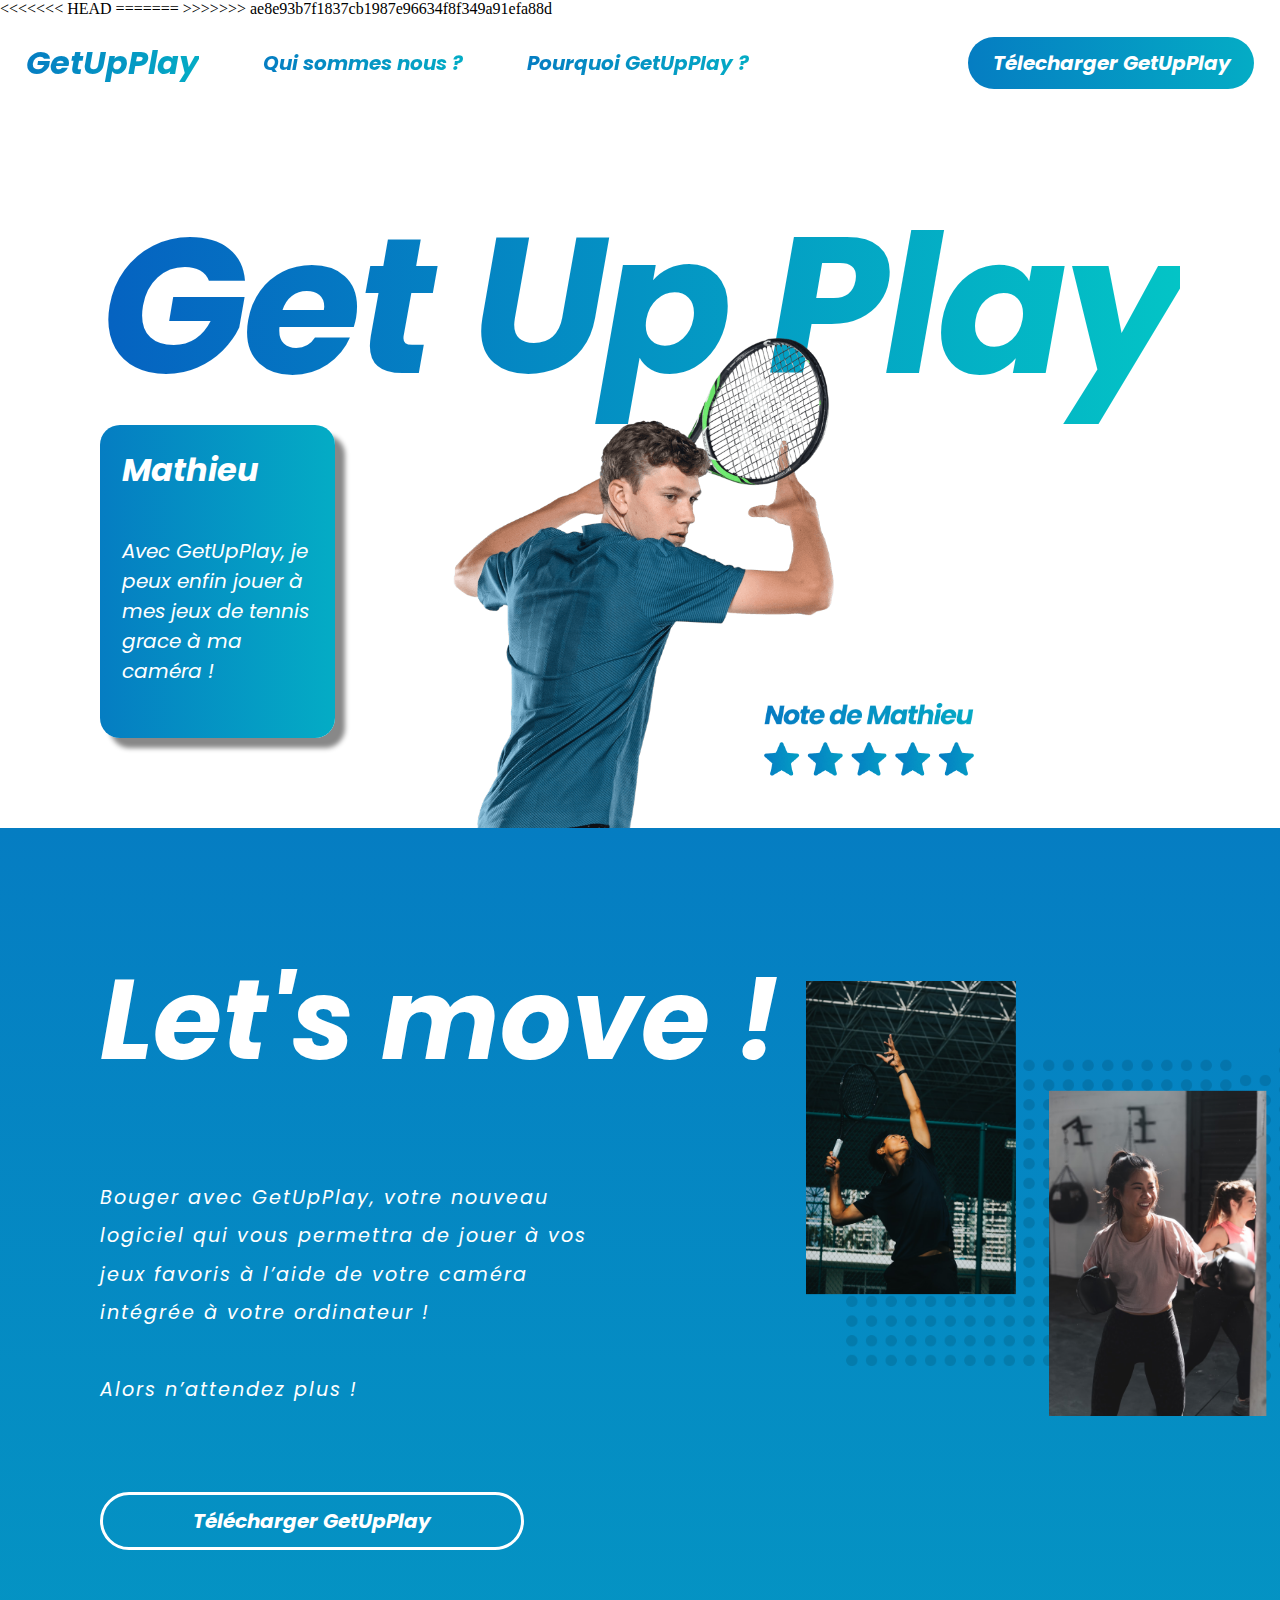
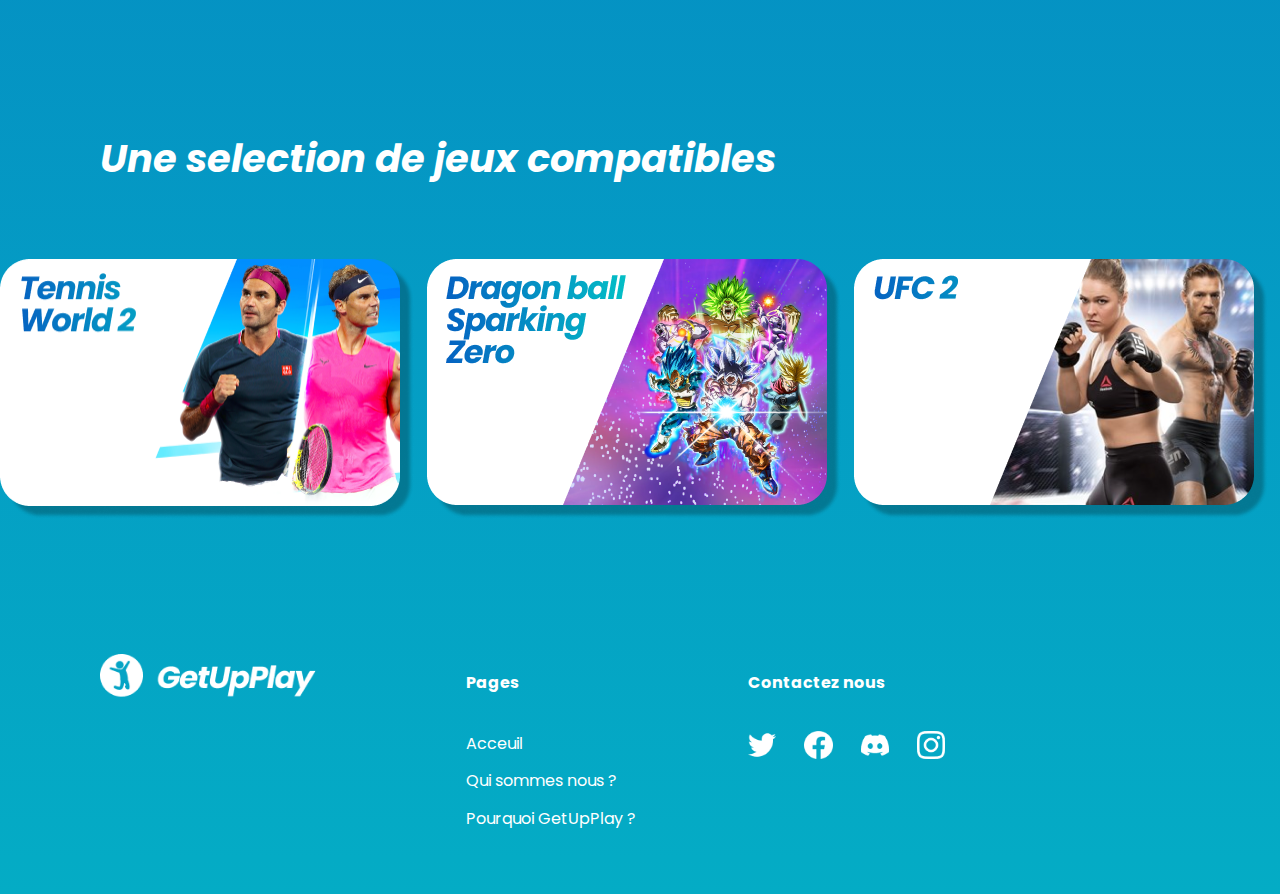
==== index.html @ 6c4d27bc "adding icone for the website and fixing sentences" ====
<!DOCTYPE html>
<html lang="en">
<head>
    <meta charset="UTF-8">
    <meta name="viewport" content="width=device-width, initial-scale=1.0">
<<<<<<< HEAD
    <link rel="icon" href="./public/icone.ico" type="image/x-icon">
    <link rel="stylesheet" href="./Acceuil.css">  
    <title>Accueil</title>
=======
    <link rel="stylesheet" href="./Acceuil.css">
    <link rel="manifest" href="./manifest.json">
    <meta name="theme-color" content="#ffffff">
    <title>Acceuil</title>
>>>>>>> ae8e93b7f1837cb1987e96634f8f349a91efa88d
</head>
<body>
    <div>
        <div id="NavBar">
            <a id="GetUpPlaySingleLogo" href="./index.html">GetUpPlay</a>
            <a href="./static/QuiSommesNous.html">Qui sommes nous ?</a>
            <a href="">Pourquoi GetUpPlay ?</a>
            <button id="Download">Télecharger GetUpPlay</button>
            <button id="Menu"><img src="./public/Mask group (2).png" alt="Menu"></button>
        </div>
        <div id="LandingPage">
            <div id="Image">
                <img id="Note" src="./public/Group 2.png" alt="">
            </div>
            <img id="Personna" src="./public/PngItem_2814819 2.png" alt="">
            <h1>Get Up Play</h1>
            <div id="Block">
                <h1>Mathieu</h1>
                <p>
                    Avec GetUpPlay, je peux enfin jouer à mes jeux de tennis grace à ma caméra !
                </p>
            </div>
        </div>
        <div id="Description">
            <div id="InsideDescription">
                <div>
                    <h1>Let's move !</h1>
                    <p>Bouger avec GetUpPlay, votre nouveau logiciel qui vous permettra de jouer à vos jeux favoris à l’aide de votre caméra intégrée à votre ordinateur !
                    </br></br>
                    Alors n’attendez plus !</p>
                    <button>Télécharger GetUpPlay</button>
                </div>
                <div>
                    <img src="./public/Group 3 (1).png" alt="exemples d'activité physique">
                </div>
            </div>
            <div id="Carroussel">
                <h3>Une selection de jeux compatibles</h3>
            </div>
                
            <div class="carousel">
                <div class="group">
                    <img src="./public/TennisWorldTour2.png" class="card">
                    <img src="./public/SparkingZero.png" class="card">
                    <img src="./public/UFC.png" class="card">
                    <img src="./public/TennisWorldTour2.png" class="card">
                    <img src="./public/SparkingZero.png" class="card">
                </div>
                
                <div aria-hidden class="group">
                    <img src="./public/TennisWorldTour2.png" class="card">
                    <img src="./public/SparkingZero.png" class="card">
                    <img src="./public/UFC.png" class="card">
                    <img src="./public/TennisWorldTour2.png" class="card">
                    <img src="./public/SparkingZero.png" class="card">
                </div>
              </div>
            <footer>
                    <div id="FirstCollumn">
                        <img src="./public/Logo.png" alt="Logo de GetUpPlay">
                    </div>
                    <div id="SecondCollumn">
                        <p>Pages</p>
                        <div id="Pages">
                            <a href="./index.html">Acceuil</a>
                            <a href="./static/QuiSommesNous.html">Qui sommes nous ?</a>
                            <a href="">Pourquoi GetUpPlay ?</a>
                        </div>
                    </div>
                    <div id="ThirdCollumn">
                        <p>Contactez nous</p>
                        <div>
                            <img src="./public/twitter 1.png" alt="logo twitter">
                            <img src="./public/facebook 1.png" alt="">
                            <img src="./public/discord 1.png" alt="">
                            <img src="./public/instagram 1.png" alt="">
                        </div>
                    </div>
                </footer>
        </div>
    </div>
</body>
</html>
---- Acceuil.css ----
@import url('https://fonts.googleapis.com/css2?family=Montserrat:ital,wght@0,100..900;1,100..900&family=Poppins:ital,wght@0,100;0,200;0,300;0,400;0,500;0,600;0,700;0,800;0,900;1,100;1,200;1,300;1,400;1,500;1,600;1,700;1,800;1,900&display=swap');

body{
    margin: 0;
}

#NavBar{
    display: flex;
    flex-direction: row;
    align-items: center;
    gap: 5vw;
    height: 10vh;

    padding: 0 0 0 2vw;
    box-sizing: border-box;
}

#NavBar > a {
    font-family: "Poppins", sans-serif;
    font-size: 1.25rem;
    font-weight: bold;
    font-style: italic;
    background: linear-gradient(to right, #057DC2, #04ACC5 );
    -webkit-background-clip: text;
    -webkit-text-fill-color: transparent;
}



#NavBar > #Download {
    font-family: "Poppins", sans-serif;
    font-size: 1.25rem;
    font-weight: bold;
    font-style: italic;
    background: linear-gradient(to right, #057DC2, #04ACC5 );
    color: white;
    border-radius: 40px;
    border: none;
    padding: 11px 23px 11px 25px;
    position: absolute;
    right: 0;
    margin-right: 2vw;
    transition: all 0.2s;
}

#NavBar > #Download:hover {
    transform: translateY(-3px);
    box-shadow: 0 10px 20px rgba(0, 0, 0, 0.2);
}

#NavBar > #Download:active {
    transform: translateY(-1px);
    box-shadow: 0 5px 10px rgba(0, 0, 0, 0.2);
  }

#NavBar > #Download:after {
    content: "";
    display: inline-block;
    height: 100%;
    width: 100%;
    border-radius: 100px;
    position: absolute;
    top: 0;
    left: 0;
    z-index: -1;
    transition: all 0.4s;
  }

#Menu{
    display: none;
}

#NavBar > #GetUpPlaySingleLogo{
    font-size: 2em;
}


#LandingPage{
    height: 80vh;
    margin: 0px 100px 0px 100px;
    position: relative;
}

#LandingPage > h1{
    font-family: "Poppins", sans-serif;
    font-size: 12em;
    font-weight: bold;
    font-style: italic;
    background: linear-gradient(to right, #0562C1, #03C4C6 );
    -webkit-background-clip: text;
    -webkit-text-fill-color: transparent;
    letter-spacing: -4px;
    padding-top: 6vh;
    margin: 0px;

    display: flex;
    flex-direction: row;
    justify-content: center;
}

#Description{
    position: absolute;
    width: 100%;
    background: linear-gradient(#057DC2, #04ACC5 );
    height: auto;
}

#InsideDescription{
    margin: 0px 100px 0px 100px;
}

#Block{
    width: 15vw;
    height: 30vh;
    background: linear-gradient(to right, #057DC2, #04ACC5 );
    border-radius: 20px;

    display: flex;
    flex-direction: column;
    padding: 2%;

    position: absolute;
    bottom: 0;
    margin-bottom: 10vh;

    box-shadow: 10px 10px 5px #888888;
}

#Block > h1{
    color: white;
    font-family: "Poppins", sans-serif;
    font-weight: bold;
    font-style: italic;
    padding-top: 0px;
    margin-top: 0px;
}

#Block > p {
    color: white;
    font-family: "Poppins", sans-serif;
    font-style: italic;
    font-size: 1.25em;
}

#Image{
    display: flex;
    flex-direction: row;
    width: 100%;
    justify-content: center;
    position: absolute;
    z-index: 1;
    bottom: 0;
}

#Note{
    width: 50%;
    padding-left: 15%;
}

#Personna{
    display: none;
}

#InsideDescription{
    padding-top: 12vh;
    display: flex;
    flex-direction: row;
    justify-content: space-between;
}

#InsideDescription > div > h1{
    color: white;
    font-family: "Poppins", sans-serif;
    font-weight: bold;
    font-style: italic;
    font-size: 7em;
    padding-top: 0px;
    margin-top: 0px;


}

#InsideDescription > div > p{
    color: white;
    font-family: "Poppins", sans-serif;
    font-style: italic;
    font-size: 1.2em;
    line-height: 200%;
    letter-spacing: 2px;
    width: 40vw;
}

#InsideDescription > div > button{
    font-family: "Poppins", sans-serif;
    font-size: 1.25rem;
    font-weight: bold;
    font-style: italic;
    background: transparent;
    color: white;
    border-radius: 40px;
    border: solid white;
    margin-top: 7vh;
    padding: 11px 90px 11px 90px;
    transition: all .3s;
}

#InsideDescription > div > button:hover {
    background-color: white;
    transition: all .3s;
    color: #057DC2;
   }




#InsideDescription > div > img{
    margin-top: 5vh;
    width: 37%;
    position: absolute;
    right: 0;
}

#Carroussel{
    margin: 20vh 100px 8vh 100px;
}

#Carroussel > h3 {
    color: white;
    font-family: "Poppins", sans-serif;
    font-weight: bold;
    font-style: italic;
    font-size: 2.4em;
    padding-top: 0px;
    margin-top: 0px;
}

.carousel {
    margin: 0 auto;
    max-width: 100%;
    overflow: hidden;
    display: flex;
    > * {
        flex: 0 0 100%;
      }
      
  }

  .group {
    display: flex;
    gap: 1vw;
    padding-right: 20px;
    will-change: transform;
    animation: scrolling 25s linear infinite;
  }

  @keyframes scrolling {
    0% {
      transform: translateX(0);
    }
    100% {
      transform: translateX(-100%);
    }
  }




  footer{
    display: flex;
    flex-direction: row;

    margin: 15vh 100px 7svh 100px;
}

#FirstCollumn{
    margin-right: 11.3vw;
    >img{
        width: 17.3vw;
    }
}


#SecondCollumn{
    >p {
        margin-right: 17.7vw;

        color: white;
        font-weight: bold;
        font-family: "Poppins", sans-serif;
        color: white;
        font-size: 1rem;

        margin-bottom: 4vh;
    }
    > #Pages{
        display: flex;
        flex-direction: column;
        gap: 1.4vh;

        margin-right: 8.75vw;
        
        > a{
            color: white;
            text-decoration: none;

            font-family: "Poppins", sans-serif;
            color: white;
            font-size: 1rem;
        }
    }
}

#ThirdCollumn{
    >p {
        margin-right: 17.7vw;

        color: white;
        font-weight: bold;
        font-family: "Poppins", sans-serif;
        color: white;
        font-size: 1rem;

        margin-bottom: 4vh;
    }

    >div{
        display: flex;
        flex-direction: row;

        gap:2.2vw;
    }

    >div > img {
        width: 2.2vw;
        transition: 0.2s;
    }

    >div >img:hover{
        transform: translateY(-3px);
        transition: 0.2s;
    }
}



@media (max-width: 1124px) {
    
    #NavBar{
        padding: 0 0 0 4vw;
    }
    
    #NavBar > a {
        display: none;
    }
    
    
    
    #NavBar > #Download {
        display: none;
    }
    
    
    #NavBar > #GetUpPlaySingleLogo{
        font-size: 2em;
        display: block;
    }

    #Menu{
        display: inline;
        font-family: "Poppins", sans-serif;
        background: transparent;
        color: white;
        border-radius: 40px;
        border: none;
        position: absolute;
        right: 0;
        margin-right: 4vw;
    }

    #LandingPage{
        height: 60vh;
        margin: 0px 4vh 0px 4vh;
        position: relative;
    }
    
    #LandingPage > h1{
        font-size: 15.2vw;
        margin: 6vh 0px 0px 0px;
        padding: 0px;
    }

    #Block{
        display: none;
    }

    #Image{
        display: none;
    }

    #Personna{
        display: block;
    }

}
---- Acceuil.css ----
@import url('https://fonts.googleapis.com/css2?family=Montserrat:ital,wght@0,100..900;1,100..900&family=Poppins:ital,wght@0,100;0,200;0,300;0,400;0,500;0,600;0,700;0,800;0,900;1,100;1,200;1,300;1,400;1,500;1,600;1,700;1,800;1,900&display=swap');

body{
    margin: 0;
}

#NavBar{
    display: flex;
    flex-direction: row;
    align-items: center;
    gap: 5vw;
    height: 10vh;

    padding: 0 0 0 2vw;
    box-sizing: border-box;
}

#NavBar > a {
    font-family: "Poppins", sans-serif;
    font-size: 1.25rem;
    font-weight: bold;
    font-style: italic;
    background: linear-gradient(to right, #057DC2, #04ACC5 );
    -webkit-background-clip: text;
    -webkit-text-fill-color: transparent;
}



#NavBar > #Download {
    font-family: "Poppins", sans-serif;
    font-size: 1.25rem;
    font-weight: bold;
    font-style: italic;
    background: linear-gradient(to right, #057DC2, #04ACC5 );
    color: white;
    border-radius: 40px;
    border: none;
    padding: 11px 23px 11px 25px;
    position: absolute;
    right: 0;
    margin-right: 2vw;
    transition: all 0.2s;
}

#NavBar > #Download:hover {
    transform: translateY(-3px);
    box-shadow: 0 10px 20px rgba(0, 0, 0, 0.2);
}

#NavBar > #Download:active {
    transform: translateY(-1px);
    box-shadow: 0 5px 10px rgba(0, 0, 0, 0.2);
  }

#NavBar > #Download:after {
    content: "";
    display: inline-block;
    height: 100%;
    width: 100%;
    border-radius: 100px;
    position: absolute;
    top: 0;
    left: 0;
    z-index: -1;
    transition: all 0.4s;
  }

#Menu{
    display: none;
}

#NavBar > #GetUpPlaySingleLogo{
    font-size: 2em;
}


#LandingPage{
    height: 80vh;
    margin: 0px 100px 0px 100px;
    position: relative;
}

#LandingPage > h1{
    font-family: "Poppins", sans-serif;
    font-size: 12em;
    font-weight: bold;
    font-style: italic;
    background: linear-gradient(to right, #0562C1, #03C4C6 );
    -webkit-background-clip: text;
    -webkit-text-fill-color: transparent;
    letter-spacing: -4px;
    padding-top: 6vh;
    margin: 0px;

    display: flex;
    flex-direction: row;
    justify-content: center;
}

#Description{
    position: absolute;
    width: 100%;
    background: linear-gradient(#057DC2, #04ACC5 );
    height: auto;
}

#InsideDescription{
    margin: 0px 100px 0px 100px;
}

#Block{
    width: 15vw;
    height: 30vh;
    background: linear-gradient(to right, #057DC2, #04ACC5 );
    border-radius: 20px;

    display: flex;
    flex-direction: column;
    padding: 2%;

    position: absolute;
    bottom: 0;
    margin-bottom: 10vh;

    box-shadow: 10px 10px 5px #888888;
}

#Block > h1{
    color: white;
    font-family: "Poppins", sans-serif;
    font-weight: bold;
    font-style: italic;
    padding-top: 0px;
    margin-top: 0px;
}

#Block > p {
    color: white;
    font-family: "Poppins", sans-serif;
    font-style: italic;
    font-size: 1.25em;
}

#Image{
    display: flex;
    flex-direction: row;
    width: 100%;
    justify-content: center;
    position: absolute;
    z-index: 1;
    bottom: 0;
}

#Note{
    width: 50%;
    padding-left: 15%;
}

#Personna{
    display: none;
}

#InsideDescription{
    padding-top: 12vh;
    display: flex;
    flex-direction: row;
    justify-content: space-between;
}

#InsideDescription > div > h1{
    color: white;
    font-family: "Poppins", sans-serif;
    font-weight: bold;
    font-style: italic;
    font-size: 7em;
    padding-top: 0px;
    margin-top: 0px;


}

#InsideDescription > div > p{
    color: white;
    font-family: "Poppins", sans-serif;
    font-style: italic;
    font-size: 1.2em;
    line-height: 200%;
    letter-spacing: 2px;
    width: 40vw;
}

#InsideDescription > div > button{
    font-family: "Poppins", sans-serif;
    font-size: 1.25rem;
    font-weight: bold;
    font-style: italic;
    background: transparent;
    color: white;
    border-radius: 40px;
    border: solid white;
    margin-top: 7vh;
    padding: 11px 90px 11px 90px;
    transition: all .3s;
}

#InsideDescription > div > button:hover {
    background-color: white;
    transition: all .3s;
    color: #057DC2;
   }




#InsideDescription > div > img{
    margin-top: 5vh;
    width: 37%;
    position: absolute;
    right: 0;
}

#Carroussel{
    margin: 20vh 100px 8vh 100px;
}

#Carroussel > h3 {
    color: white;
    font-family: "Poppins", sans-serif;
    font-weight: bold;
    font-style: italic;
    font-size: 2.4em;
    padding-top: 0px;
    margin-top: 0px;
}

.carousel {
    margin: 0 auto;
    max-width: 100%;
    overflow: hidden;
    display: flex;
    > * {
        flex: 0 0 100%;
      }
      
  }

  .group {
    display: flex;
    gap: 1vw;
    padding-right: 20px;
    will-change: transform;
    animation: scrolling 25s linear infinite;
  }

  @keyframes scrolling {
    0% {
      transform: translateX(0);
    }
    100% {
      transform: translateX(-100%);
    }
  }




  footer{
    display: flex;
    flex-direction: row;

    margin: 15vh 100px 7svh 100px;
}

#FirstCollumn{
    margin-right: 11.3vw;
    >img{
        width: 17.3vw;
    }
}


#SecondCollumn{
    >p {
        margin-right: 17.7vw;

        color: white;
        font-weight: bold;
        font-family: "Poppins", sans-serif;
        color: white;
        font-size: 1rem;

        margin-bottom: 4vh;
    }
    > #Pages{
        display: flex;
        flex-direction: column;
        gap: 1.4vh;

        margin-right: 8.75vw;
        
        > a{
            color: white;
            text-decoration: none;

            font-family: "Poppins", sans-serif;
            color: white;
            font-size: 1rem;
        }
    }
}

#ThirdCollumn{
    >p {
        margin-right: 17.7vw;

        color: white;
        font-weight: bold;
        font-family: "Poppins", sans-serif;
        color: white;
        font-size: 1rem;

        margin-bottom: 4vh;
    }

    >div{
        display: flex;
        flex-direction: row;

        gap:2.2vw;
    }

    >div > img {
        width: 2.2vw;
        transition: 0.2s;
    }

    >div >img:hover{
        transform: translateY(-3px);
        transition: 0.2s;
    }
}



@media (max-width: 1124px) {
    
    #NavBar{
        padding: 0 0 0 4vw;
    }
    
    #NavBar > a {
        display: none;
    }
    
    
    
    #NavBar > #Download {
        display: none;
    }
    
    
    #NavBar > #GetUpPlaySingleLogo{
        font-size: 2em;
        display: block;
    }

    #Menu{
        display: inline;
        font-family: "Poppins", sans-serif;
        background: transparent;
        color: white;
        border-radius: 40px;
        border: none;
        position: absolute;
        right: 0;
        margin-right: 4vw;
    }

    #LandingPage{
        height: 60vh;
        margin: 0px 4vh 0px 4vh;
        position: relative;
    }
    
    #LandingPage > h1{
        font-size: 15.2vw;
        margin: 6vh 0px 0px 0px;
        padding: 0px;
    }

    #Block{
        display: none;
    }

    #Image{
        display: none;
    }

    #Personna{
        display: block;
    }

}
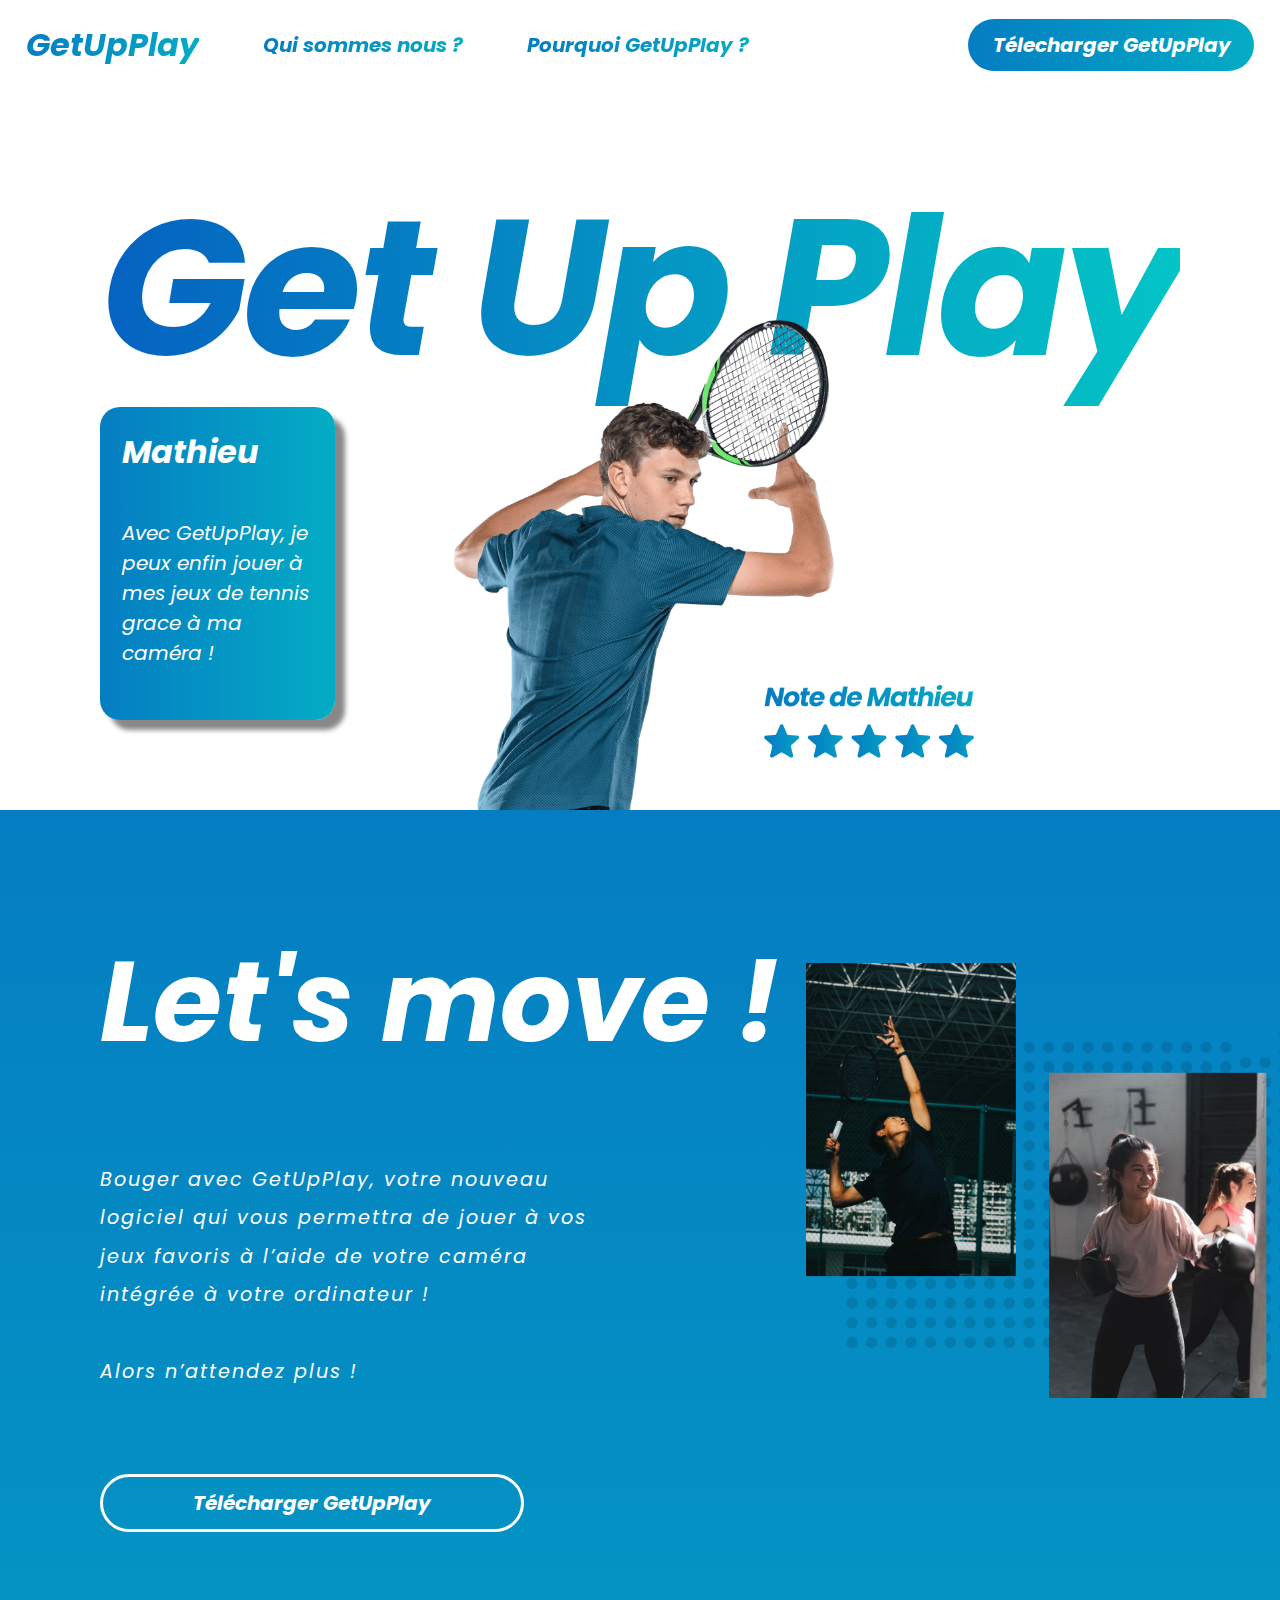
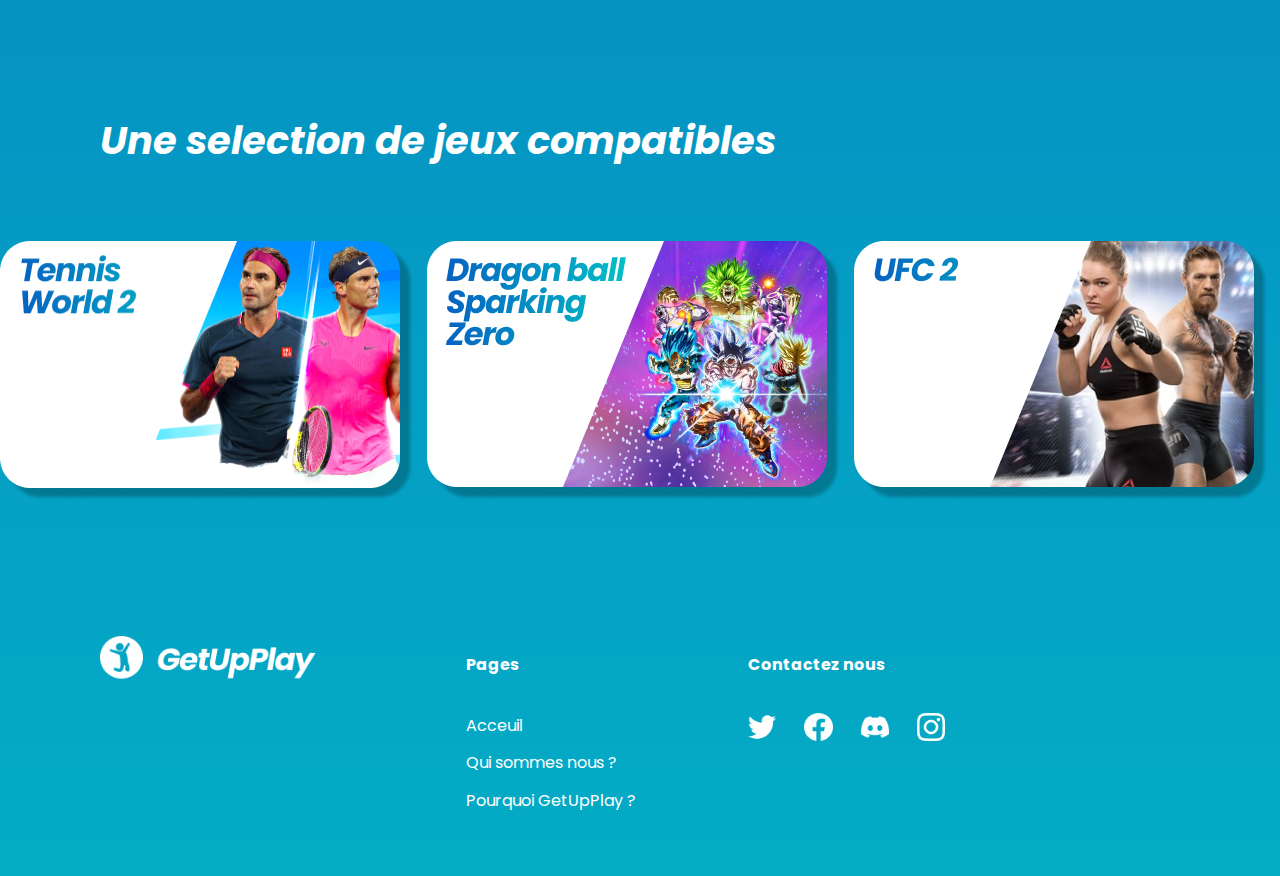
==== commit 00993cd3: "removing Head" ====
--- a/index.html
+++ b/index.html
@@ -3,16 +3,9 @@
 <head>
     <meta charset="UTF-8">
     <meta name="viewport" content="width=device-width, initial-scale=1.0">
-<<<<<<< HEAD
     <link rel="icon" href="./public/icone.ico" type="image/x-icon">
     <link rel="stylesheet" href="./Acceuil.css">  
     <title>Accueil</title>
-=======
-    <link rel="stylesheet" href="./Acceuil.css">
-    <link rel="manifest" href="./manifest.json">
-    <meta name="theme-color" content="#ffffff">
-    <title>Acceuil</title>
->>>>>>> ae8e93b7f1837cb1987e96634f8f349a91efa88d
 </head>
 <body>
     <div>
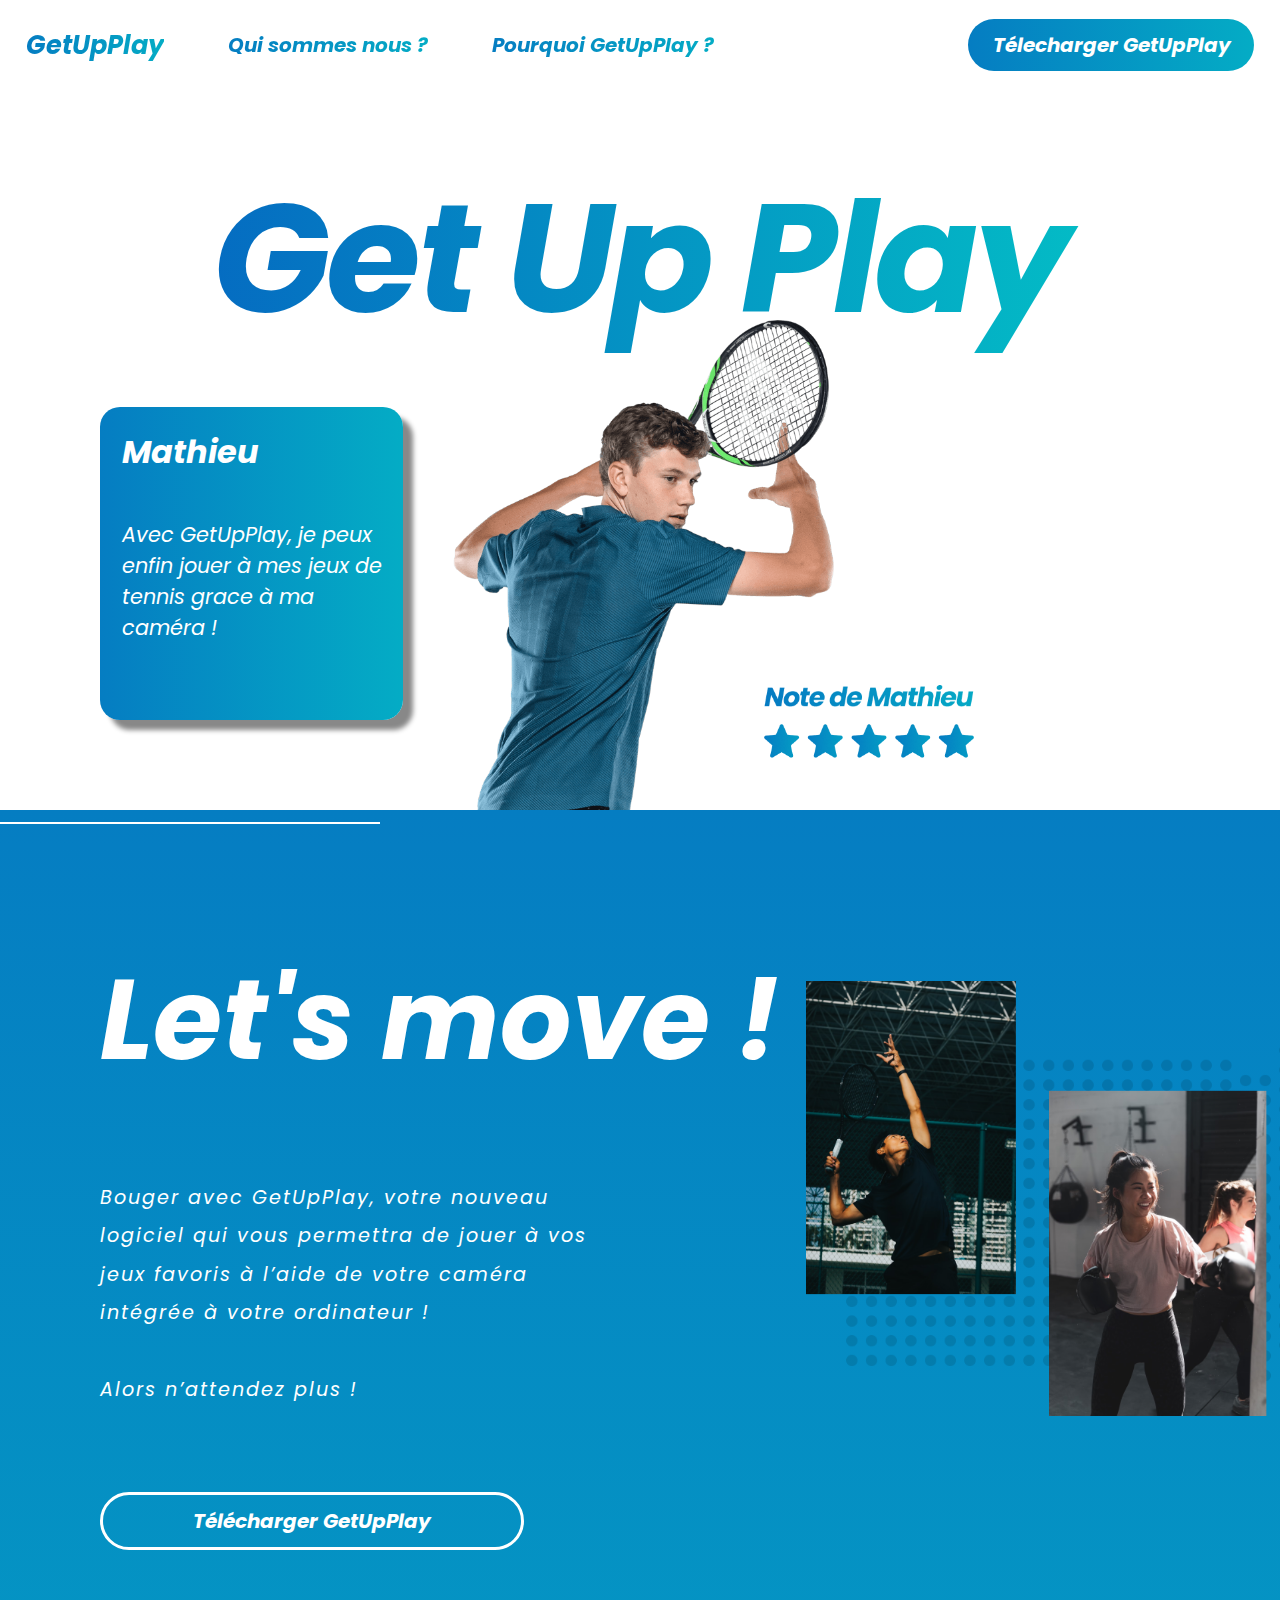
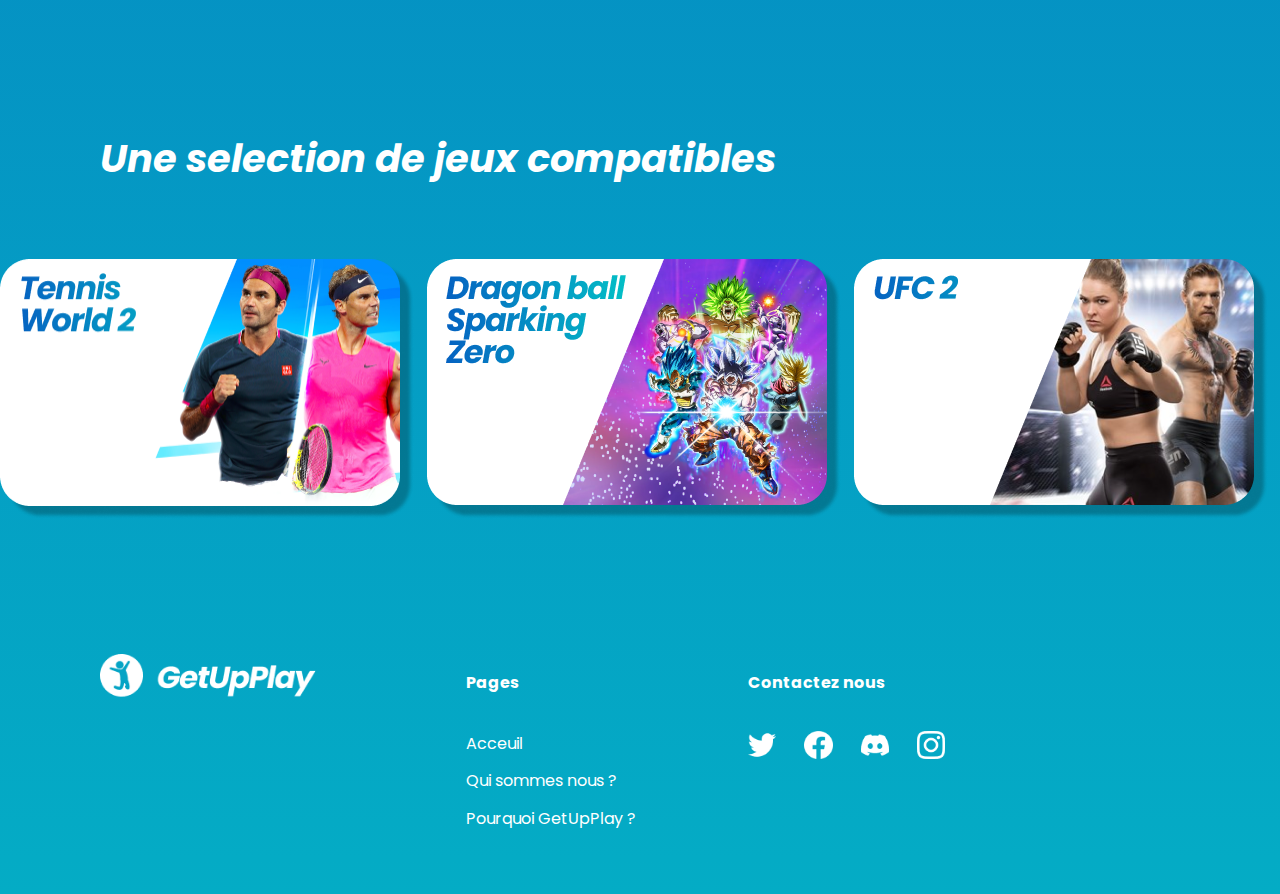
==== commit 1d70dd8a: "making the website responsive for mobile phone" ====
--- a/index.html
+++ b/index.html
@@ -30,6 +30,14 @@
             </div>
         </div>
         <div id="Description">
+            <div id="NoteMobile">
+                <h2 id="NomPersona">Mathieu</h2>
+                <p id="DescriptionPersona">
+                    Avec GetUpPlay, je peux enfin jouer à mes jeux de tennis grace à ma caméra !
+                </p>
+                <img src="./public/Group 9 (1).png" alt="">
+            </div>
+            <img id="Line" src="./public/Line 1.png" alt="">
             <div id="InsideDescription">
                 <div>
                     <h1>Let's move !</h1>
@@ -37,9 +45,10 @@
                     </br></br>
                     Alors n’attendez plus !</p>
                     <button>Télécharger GetUpPlay</button>
+                    <button id="ButtonMobile"><p>Uniquement disponible sur PC</p></button>
                 </div>
                 <div>
-                    <img src="./public/Group 3 (1).png" alt="exemples d'activité physique">
+                    <img id="Activite" src="./public/Group 3 (1).png" alt="exemples d'activité physique">
                 </div>
             </div>
             <div id="Carroussel">
--- a/Acceuil.css
+++ b/Acceuil.css
@@ -71,7 +71,7 @@
 }
 
 #NavBar > #GetUpPlaySingleLogo{
-    font-size: 2em;
+    font-size: 2vw;
 }
 
 
@@ -83,7 +83,7 @@
 
 #LandingPage > h1{
     font-family: "Poppins", sans-serif;
-    font-size: 12em;
+    font-size: 12vw;
     font-weight: bold;
     font-style: italic;
     background: linear-gradient(to right, #0562C1, #03C4C6 );
@@ -110,7 +110,7 @@
 }
 
 #Block{
-    width: 15vw;
+    width: 260px;
     height: 30vh;
     background: linear-gradient(to right, #057DC2, #04ACC5 );
     border-radius: 20px;
@@ -139,7 +139,7 @@
     color: white;
     font-family: "Poppins", sans-serif;
     font-style: italic;
-    font-size: 1.25em;
+    font-size: 1.3em;
 }
 
 #Image{
@@ -341,12 +341,26 @@
     }
 }
 
+#NoteMobile{
+    display: none;
+}
+
+#ButtonMobile{
+    display: none;
+}
+
 
 
 @media (max-width: 1124px) {
+
+    body{
+        margin: 0;
+        padding: 0;
+    }
     
     #NavBar{
         padding: 0 0 0 4vw;
+        
     }
     
     #NavBar > a {
@@ -378,13 +392,14 @@
     }
 
     #LandingPage{
-        height: 60vh;
-        margin: 0px 4vh 0px 4vh;
+        height: 55vh;
+        margin: 0;
         position: relative;
+        
     }
     
     #LandingPage > h1{
-        font-size: 15.2vw;
+        font-size: 17.2vw;
         margin: 6vh 0px 0px 0px;
         padding: 0px;
     }
@@ -399,6 +414,187 @@
 
     #Personna{
         display: block;
+        width: 100%;
+        position: absolute;
+        bottom: 0;
+    }
+
+    #Activite{
+        display: none;
+    }
+
+    #Description{
+        border-radius: 20px 20px 0px 0px;
+        margin: 0;
+        padding: 0;
+        width: 100vw;
+    }
+
+    #InsideDescription{
+        padding: 0px 4vw 0px 4vw;
+        margin: 0;
+    }
+
+
+    #NoteMobile{
+        display: block;
+        padding: 0 4vw 0 4vw;
+
+        height: 27vh;
+
+        >img {
+            position: absolute;
+            right: 0;
+
+            width: 38%;
+        }
+    }
+
+    #NomPersona{
+        color: white;
+        font-family: "Poppins", sans-serif;
+        font-weight: bold;
+        font-style: italic;
+        font-size: 8vw;
+
+        margin-bottom: 0;
+        margin-top: 2vh;
+    }
+
+    #DescriptionPersona{
+        color: white;
+        font-family: "Poppins", sans-serif;
+        font-style: italic;
+        font-size: 3.5vw;
+        width: 75vw;
+        line-height: 3vh;
+        letter-spacing: 0.5vw;
+        margin-bottom: 0;
+    }
+
+    #Line{
+        margin: 0 4vw 0 4vw;
+        width: 92%;
+    }
+
+    #InsideDescription{
+        > div > h1{
+            margin-top: 4vh;
+            font-size: 13vw;
+        }
+        > div > p{
+            font-size: 3.5vw;
+            width: 75vw;
+        }
+        > div > button{
+            display: none;
+        }
+        > div > #ButtonMobile{
+            display: block;
+            font-size: 4vw;
+            border: none;
+            background-color: white;
+            padding-left: 13vw;
+            padding-right: 13vw;
+        }
+        > div > #ButtonMobile >p{
+            background: linear-gradient(to right, #057DC2, #04ACC5 );
+            -webkit-background-clip: text;
+            -webkit-text-fill-color: transparent;
+            margin: 0;
+            padding: 0;
+        }
+    }
+
+    #Carroussel{
+        margin: 10vh 4vw 5vh 4vw;
+
+        > h3 {
+            color: white;
+            font-family: "Poppins", sans-serif;
+            font-weight: bold;
+            font-style: italic;
+            font-size: 7vw;
+            padding-top: 0px;
+            margin-top: 0px;
+            margin-bottom: 0;
+        }    
+    }
+
+    .carousel {
+        margin: 0 auto;
+        max-width: 100%;
+        overflow: hidden;
+        display: flex;
+        > * {
+            flex: 0 0 100%;
+          }
+          
+      }
+    
+      .group {
+        display: flex;
+        gap: 1vw;
+        padding-right: 20px;
+        will-change: transform;
+        animation: scrolling 25s linear infinite;
+
+        > img{
+            width: 60vw;
+        }
+      }
+    
+      @keyframes scrolling {
+        0% {
+          transform: translateX(0);
+        }
+        100% {
+          transform: translateX(-100%);
+        }
+      }
+
+    footer{
+        margin: 15vh 4vw 7vh 4vw;
+        flex-direction: column;
+        gap: 3vh;
+    }
+
+    #FirstCollumn{
+        >img{
+            width: 35vw;
+        }
+    }
+    
+    
+    #SecondCollumn{
+        >p {
+            margin-right: 0;
+            font-size: 4vw;
+    
+            margin-bottom: 4vh;
+        }
+        > #Pages{
+            margin-right: 0;
+            
+            > a{
+                font-size: 3.5vw;
+            }
+        }
+    }
+    
+    #ThirdCollumn{
+        >p {
+            margin-right: 0;
+            font-size: 4vw;
+        }
+    
+        >div{
+            gap:6vw;
+        }
+    
+        >div > img {
+            width: 6vw;
+        }
     }
 
 }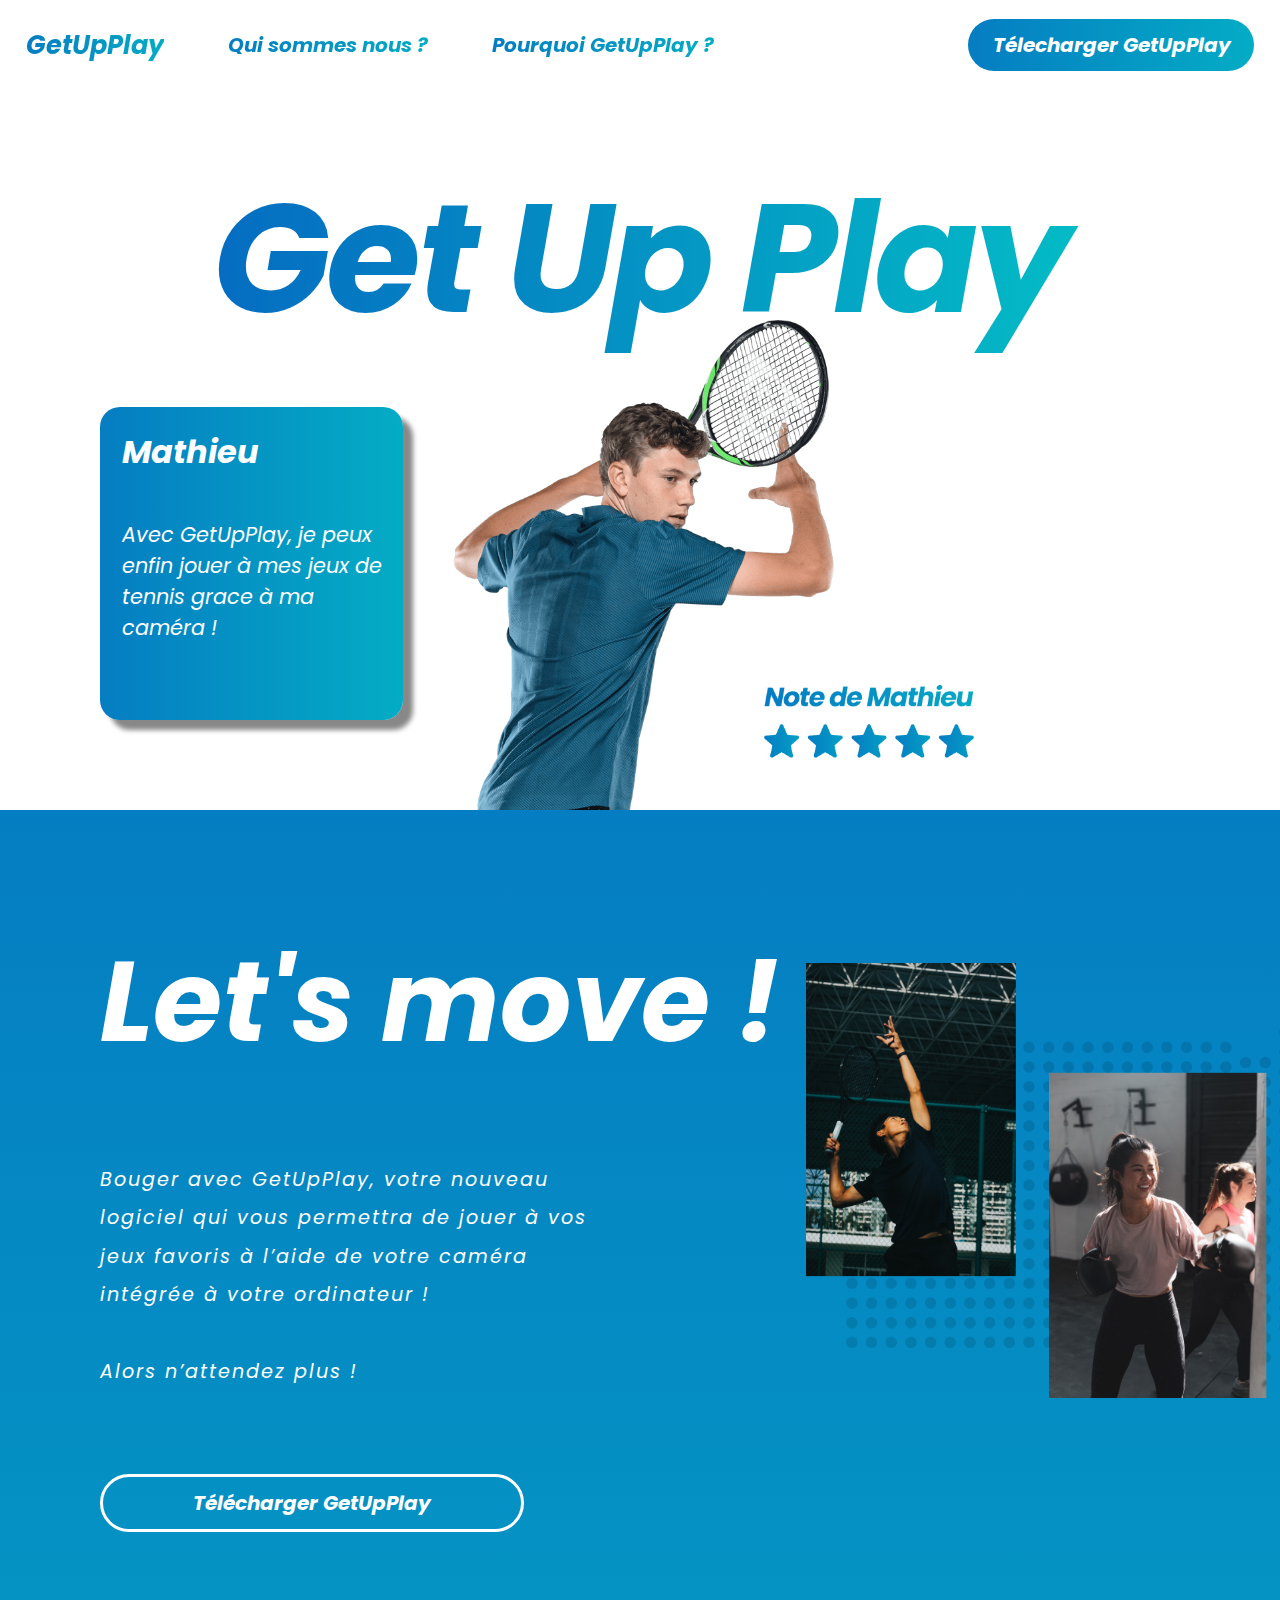
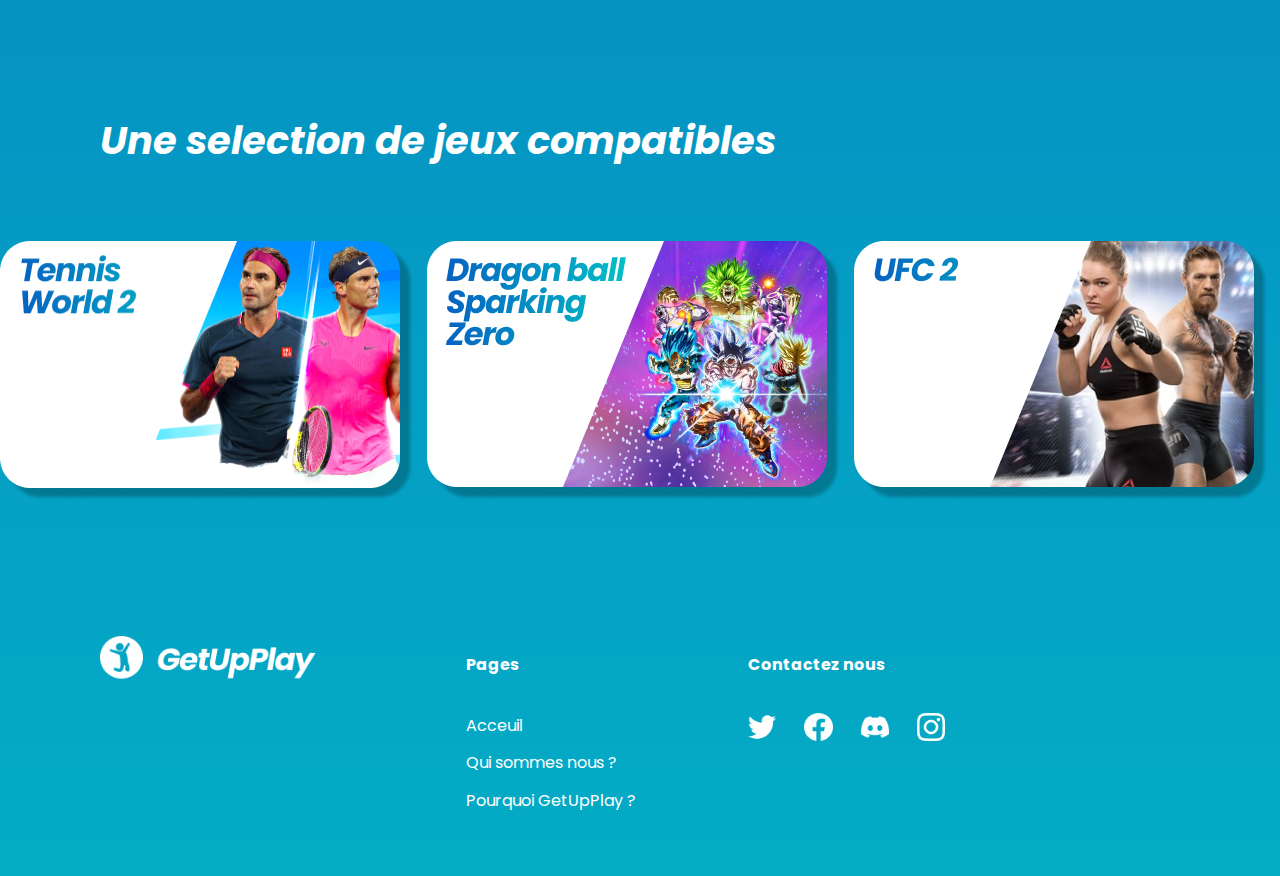
==== commit c063ac20: "ajout du lien vers manifest.json dans le head pour app mobile" ====
--- a/index.html
+++ b/index.html
@@ -5,6 +5,8 @@
     <meta name="viewport" content="width=device-width, initial-scale=1.0">
     <link rel="icon" href="./public/icone.ico" type="image/x-icon">
     <link rel="stylesheet" href="./Acceuil.css">  
+    <link rel="manifest" href="./manifest.json">
+    <meta name="theme-color" content="#ffffff">
     <title>Accueil</title>
 </head>
 <body>
--- a/Acceuil.css
+++ b/Acceuil.css
@@ -349,6 +349,10 @@
     display: none;
 }
 
+#Line{
+    display: none;
+}
+
 
 
 @media (max-width: 1124px) {
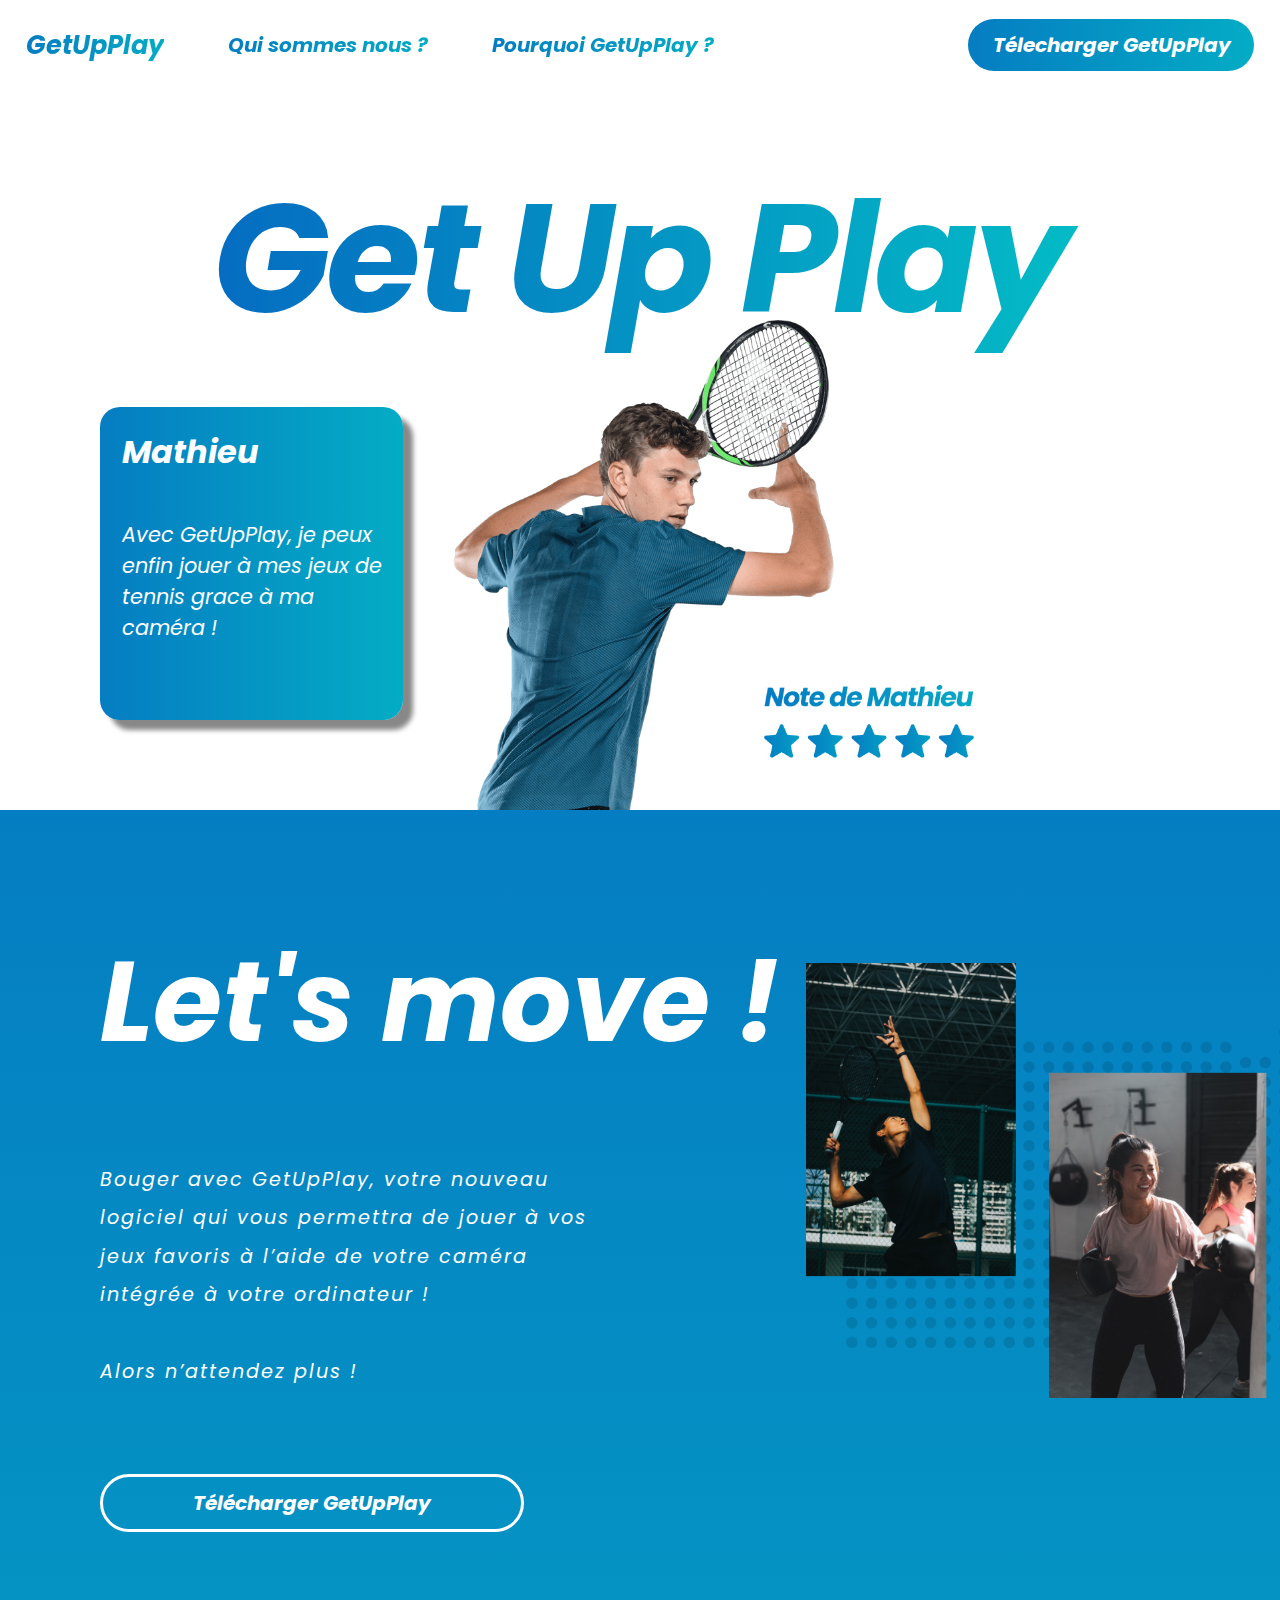
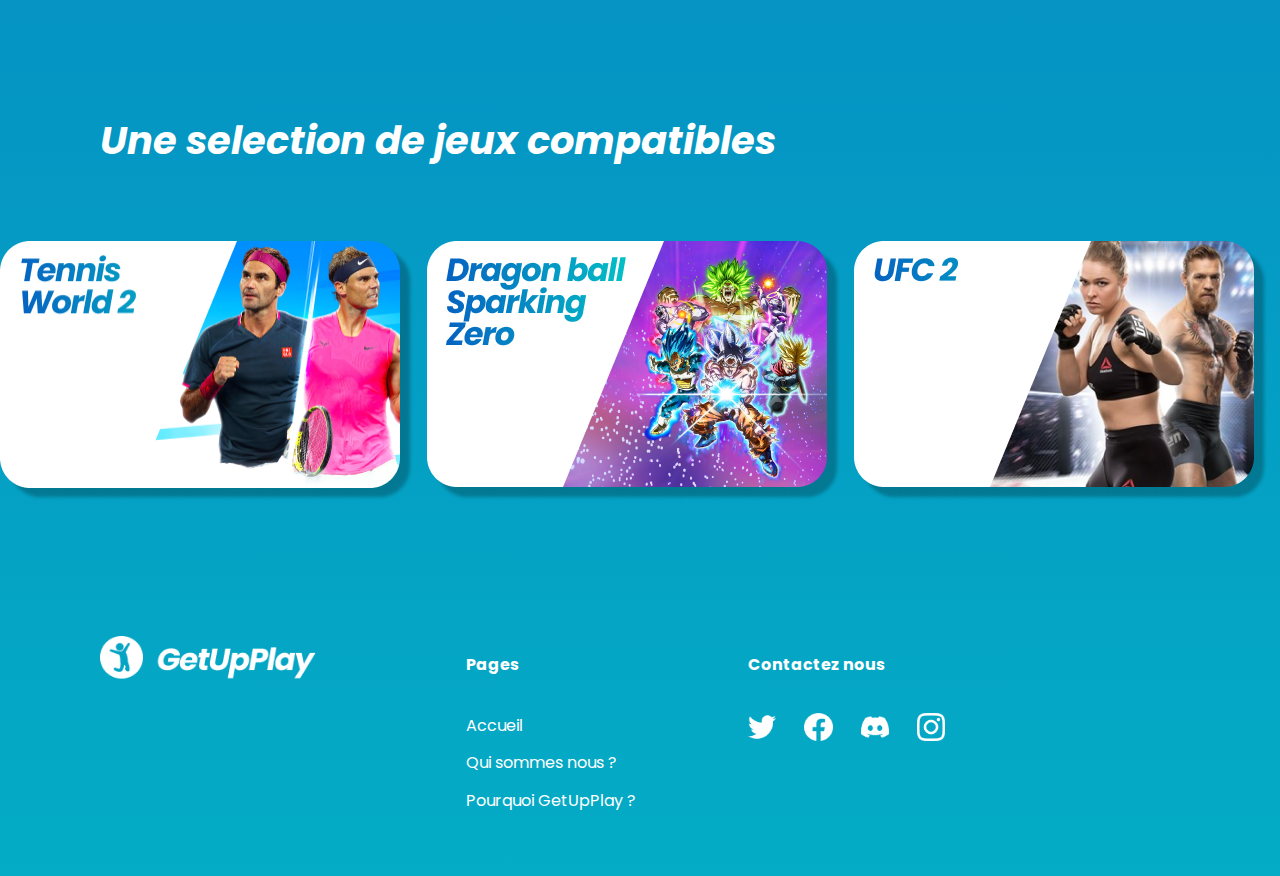
==== commit a7c4f44e: "responsive for tablets, desktop and phones" ====
--- a/index.html
+++ b/index.html
@@ -81,7 +81,7 @@
                     <div id="SecondCollumn">
                         <p>Pages</p>
                         <div id="Pages">
-                            <a href="./index.html">Acceuil</a>
+                            <a href="./index.html">Accueil</a>
                             <a href="./static/QuiSommesNous.html">Qui sommes nous ?</a>
                             <a href="">Pourquoi GetUpPlay ?</a>
                         </div>
--- a/Acceuil.css
+++ b/Acceuil.css
@@ -355,7 +355,7 @@
 
 
 
-@media (max-width: 1124px) {
+@media (min-width: 0px) and (max-width: 599px) {
 
     body{
         margin: 0;
@@ -477,6 +477,7 @@
     }
 
     #Line{
+        display: block;
         margin: 0 4vw 0 4vw;
         width: 92%;
     }
@@ -601,4 +602,207 @@
         }
     }
 
-}+}
+
+@media (min-width: 600px) and (max-width: 1200px) {
+    body{
+        margin: 0;
+        padding: 0;
+    }
+    
+    #NavBar{
+        padding: 0 0 0 4vw;
+        
+    }
+    
+    #NavBar > a {
+        display: none;
+    }
+    
+    
+    
+    #NavBar > #Download {
+        display: none;
+    }
+    
+    
+    #NavBar > #GetUpPlaySingleLogo{
+        font-size: 2em;
+        display: block;
+    }
+
+    #Menu{
+        display: inline;
+        font-family: "Poppins", sans-serif;
+        background: transparent;
+        color: white;
+        border-radius: 40px;
+        border: none;
+        position: absolute;
+        right: 0;
+        margin-right: 4vw;
+    }
+
+    #LandingPage{
+        height: 75vh;
+        margin: 0;
+        position: relative;
+        
+    }
+
+    #LandingPage > h1{
+        font-size: 15vw;
+        margin: 4vh 0px 0px 0px;
+        padding: 0px;
+    }
+
+    #Block{
+        display: none;
+    }
+
+    #Note{
+        width: 70%;
+        padding-left: 15%;
+    }
+
+    #Activite{
+        display: none;
+    }
+
+    #InsideDescription{
+        padding: 10vh 4vw 0px 4vw;
+        margin: 0;
+    }
+
+    #InsideDescription{
+        > div > h1{
+            font-size: 7vw;
+        }
+        > div > p{
+            font-size: 2.3vw;
+            width: 75vw;
+        }
+        > div > button{
+            display: none;
+        }
+        > div > #ButtonMobile{
+            display: block;
+            font-size: 2.3vw;
+            border: none;
+            background-color: white;
+            padding-left: 13vw;
+            padding-right: 13vw;
+        }
+        > div > #ButtonMobile >p{
+            background: linear-gradient(to right, #057DC2, #04ACC5 );
+            -webkit-background-clip: text;
+            -webkit-text-fill-color: transparent;
+            margin: 0;
+            padding: 0;
+        }
+    }
+
+    #Carroussel{
+        margin: 10vh 4vw 5vh 4vw;
+
+        > h3 {
+            color: white;
+            font-family: "Poppins", sans-serif;
+            font-weight: bold;
+            font-style: italic;
+            font-size: 4vw;
+            padding-top: 0px;
+            margin-top: 0px;
+            margin-bottom: 0;
+        }    
+    }
+
+    .carousel {
+        margin: 0 auto;
+        max-width: 100%;
+        overflow: hidden;
+        display: flex;
+        > * {
+            flex: 0 0 100%;
+          }
+          
+      }
+    
+      .group {
+        display: flex;
+        gap: 1vw;
+        padding-right: 20px;
+        will-change: transform;
+        animation: scrolling 25s linear infinite;
+
+        > img{
+            width: 35vw;
+        }
+      }
+    
+      @keyframes scrolling {
+        0% {
+          transform: translateX(0);
+        }
+        100% {
+          transform: translateX(-100%);
+        }
+      }
+
+    footer{
+        margin: 15vh 4vw 7vh 4vw;
+        flex-direction: column;
+        gap: 3vh;
+    }
+
+    #FirstCollumn{
+        >img{
+            width: 25vw;
+        }
+    }
+    
+    
+    #SecondCollumn{
+        >p {
+            margin-right: 0;
+            font-size: 2.5vw;
+    
+            margin-bottom: 4vh;
+        }
+        > #Pages{
+            margin-right: 0;
+            
+            > a{
+                font-size: 2vw;
+            }
+        }
+    }
+    
+    #ThirdCollumn{
+        >p {
+            margin-right: 0;
+            font-size: 2.5vw;
+        }
+    
+        >div{
+            gap:6vw;
+        }
+    
+        >div > img {
+            width: 4vw;
+        }
+    }
+
+}
+
+
+@media (min-height: 0px) and (max-height: 500px){
+    #Note{
+        width: 50%;
+    }
+
+    #NavBar{
+        height: 15vh;
+    }
+}
+
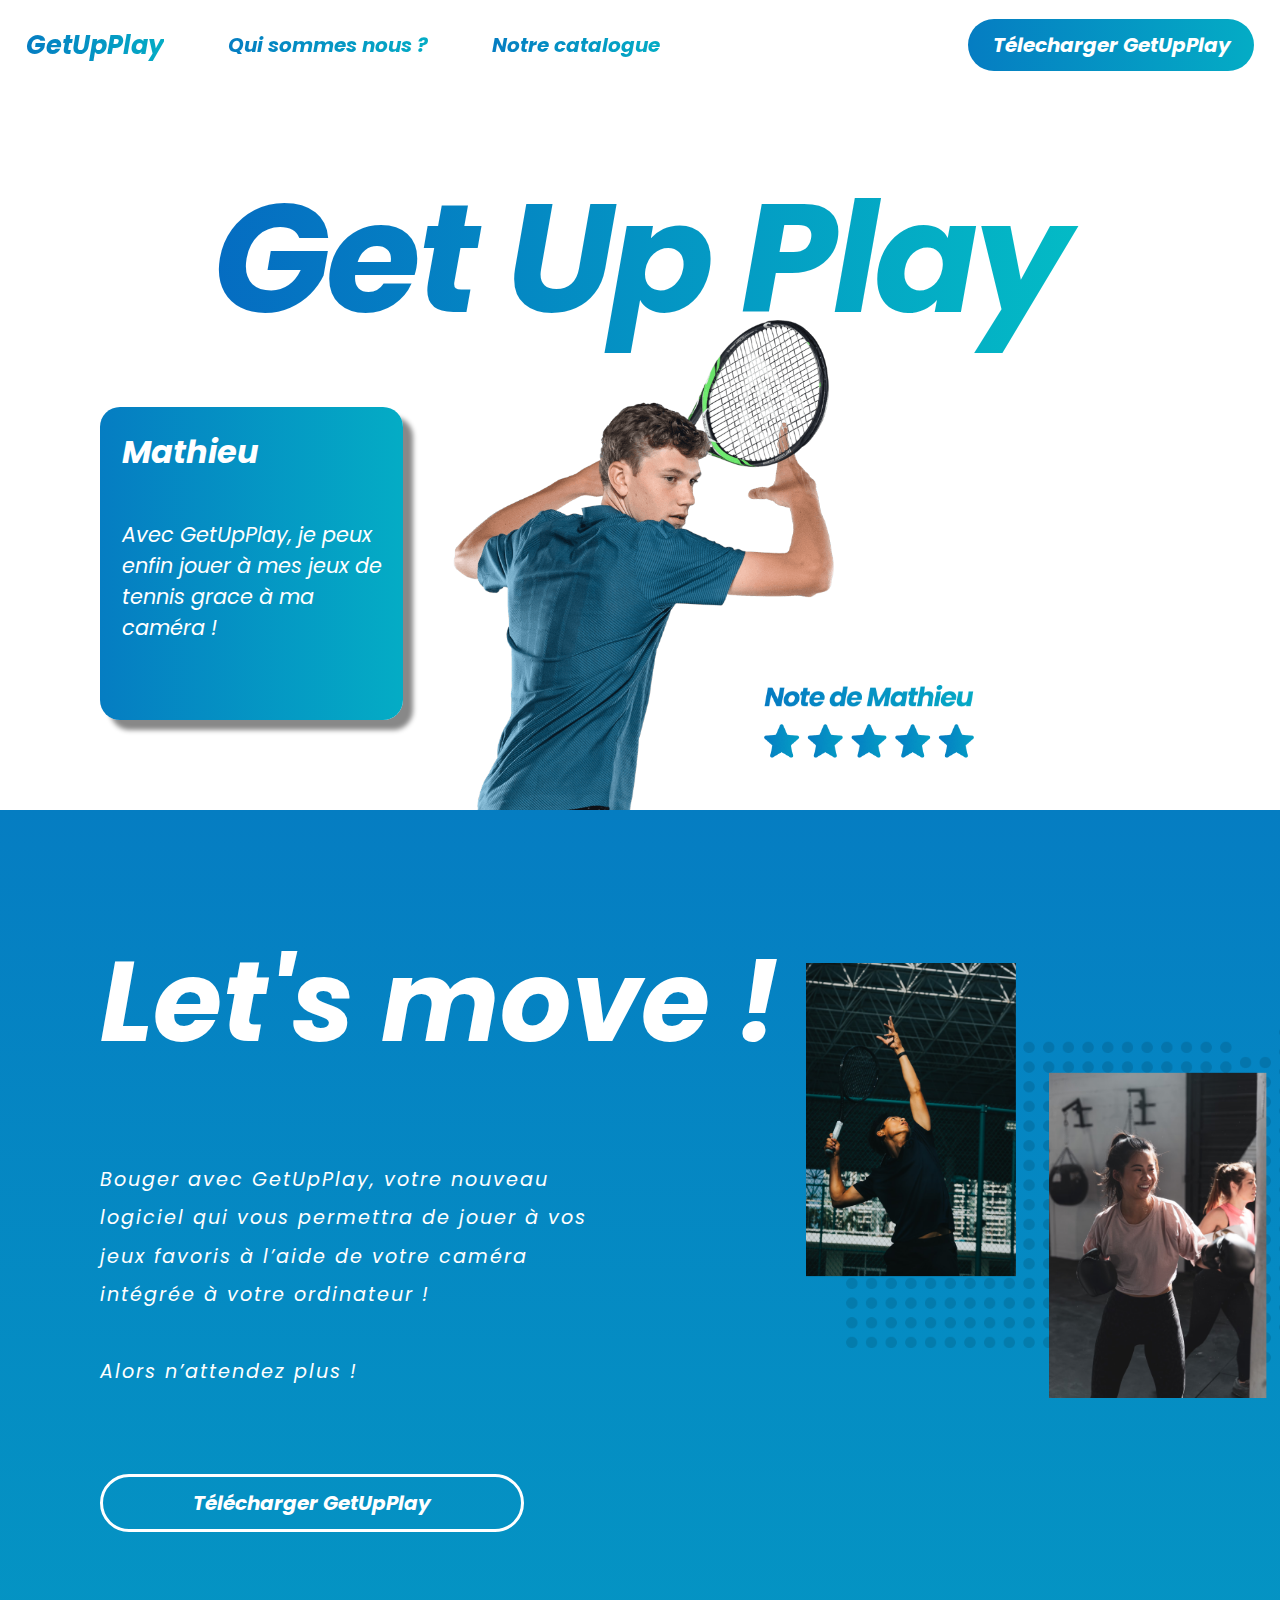
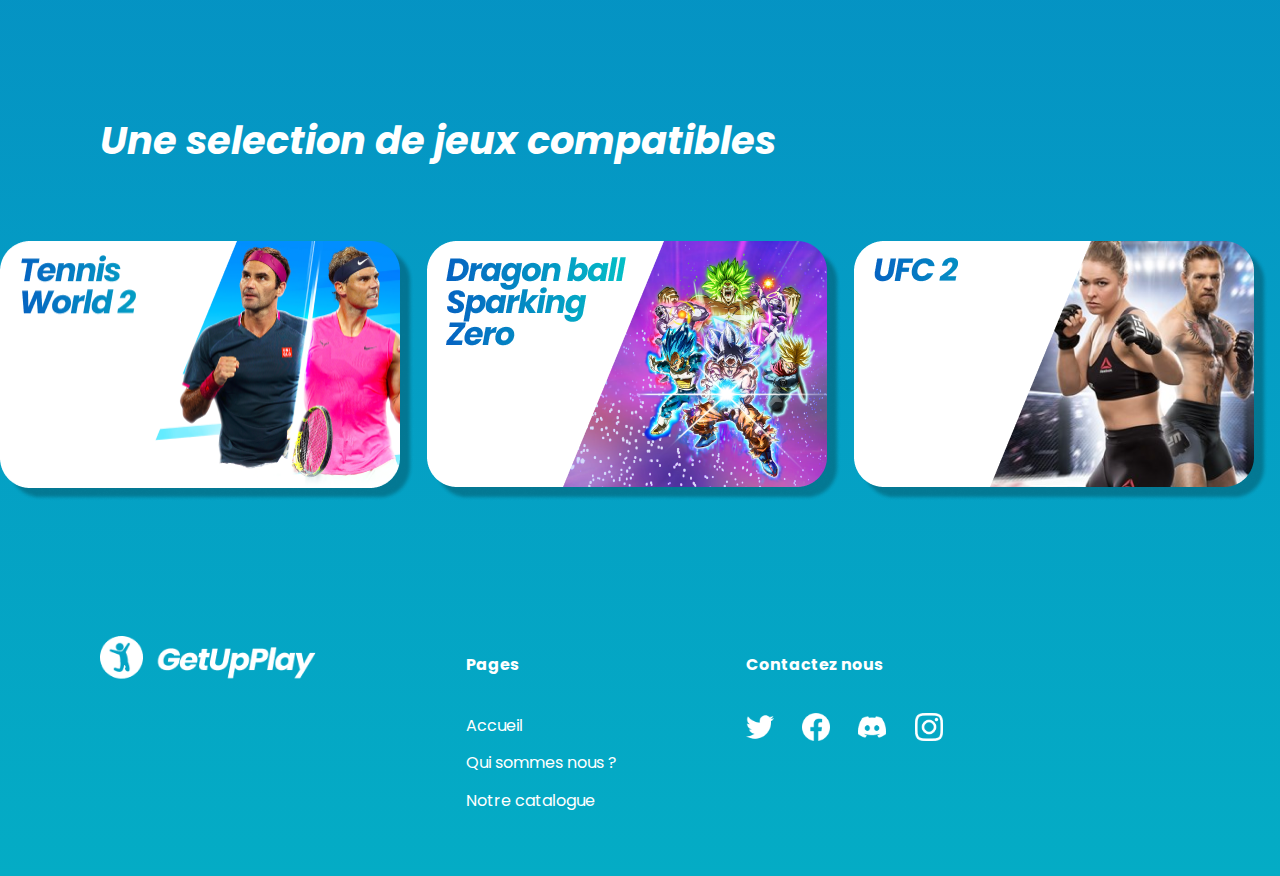
==== commit 902b7987: "adding link to the new page catalogue" ====
--- a/index.html
+++ b/index.html
@@ -14,7 +14,7 @@
         <div id="NavBar">
             <a id="GetUpPlaySingleLogo" href="./index.html">GetUpPlay</a>
             <a href="./static/QuiSommesNous.html">Qui sommes nous ?</a>
-            <a href="">Pourquoi GetUpPlay ?</a>
+            <a href="./static/NotreCatalogue.css">Notre catalogue</a>
             <button id="Download">Télecharger GetUpPlay</button>
             <button id="Menu"><img src="./public/Mask group (2).png" alt="Menu"></button>
         </div>
@@ -83,7 +83,7 @@
                         <div id="Pages">
                             <a href="./index.html">Accueil</a>
                             <a href="./static/QuiSommesNous.html">Qui sommes nous ?</a>
-                            <a href="">Pourquoi GetUpPlay ?</a>
+                            <a href="./static/NotreCatalogue.html">Notre catalogue</a>
                         </div>
                     </div>
                     <div id="ThirdCollumn">
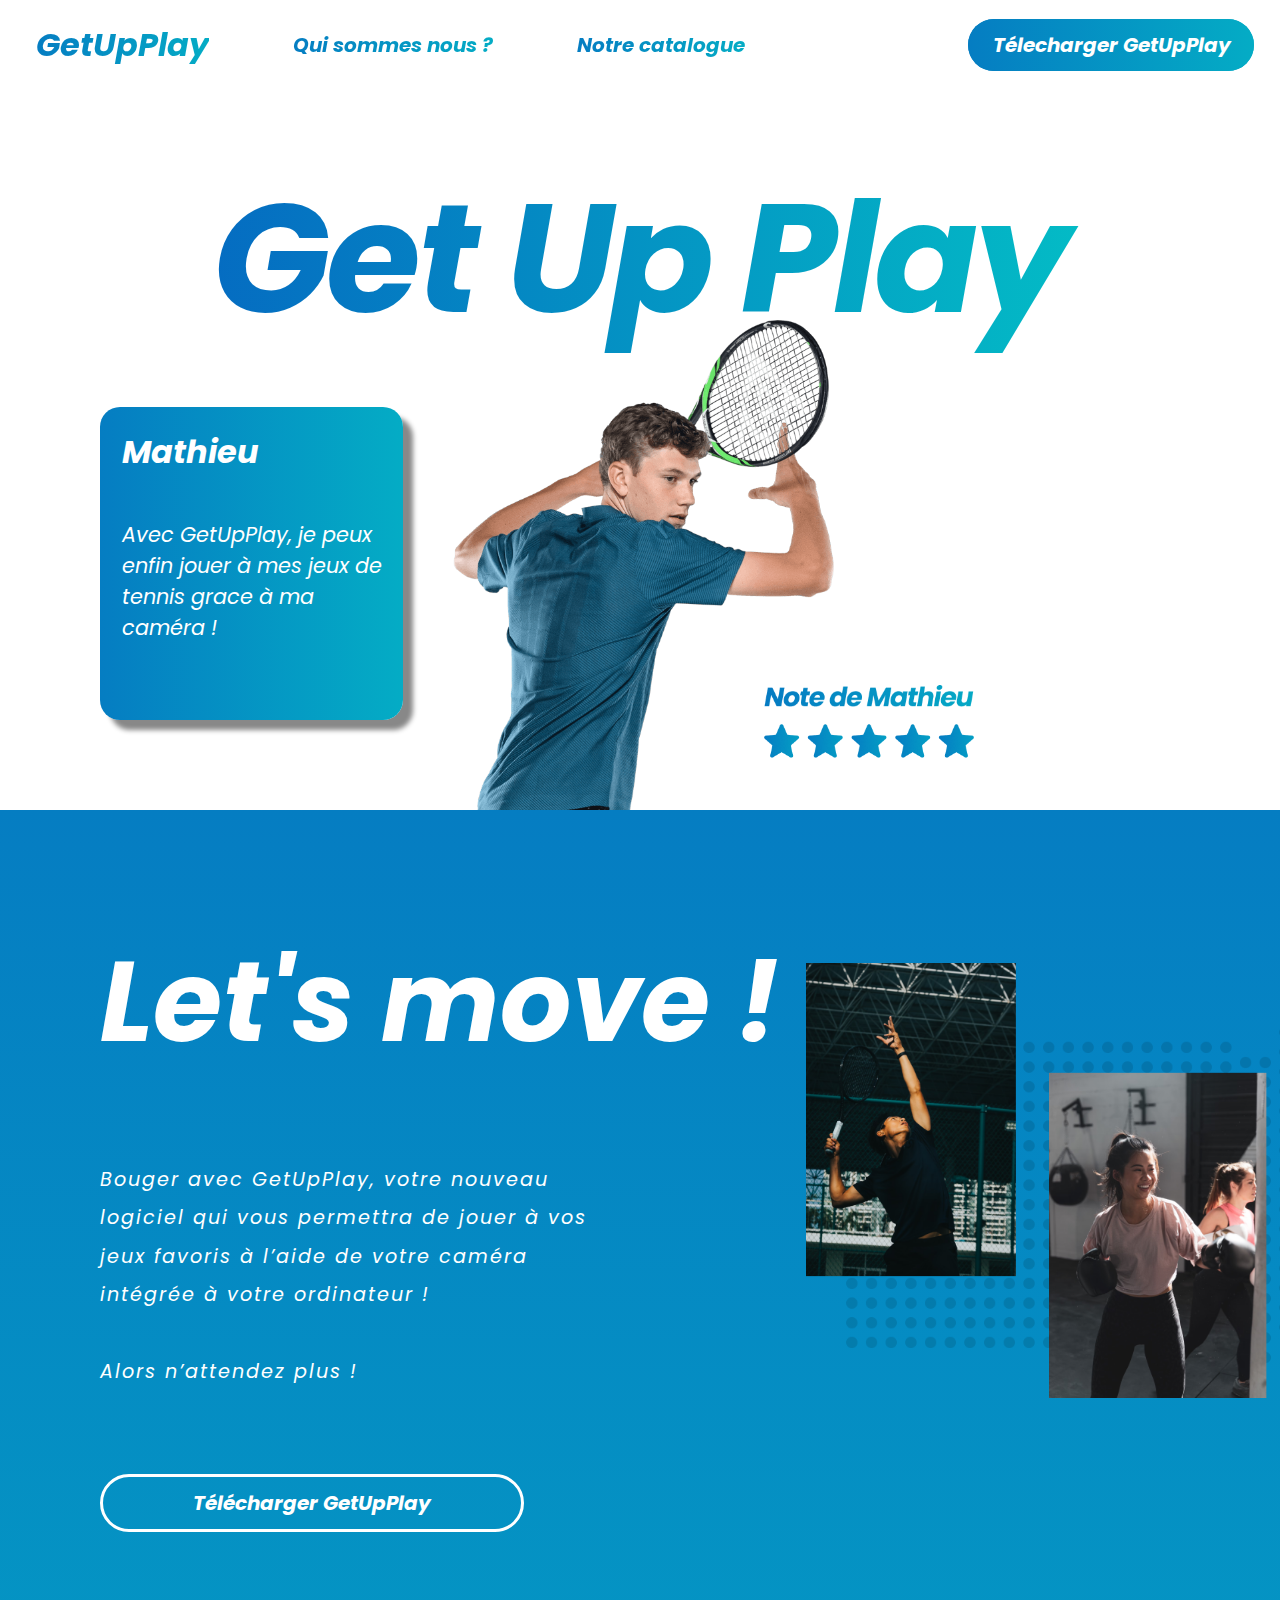
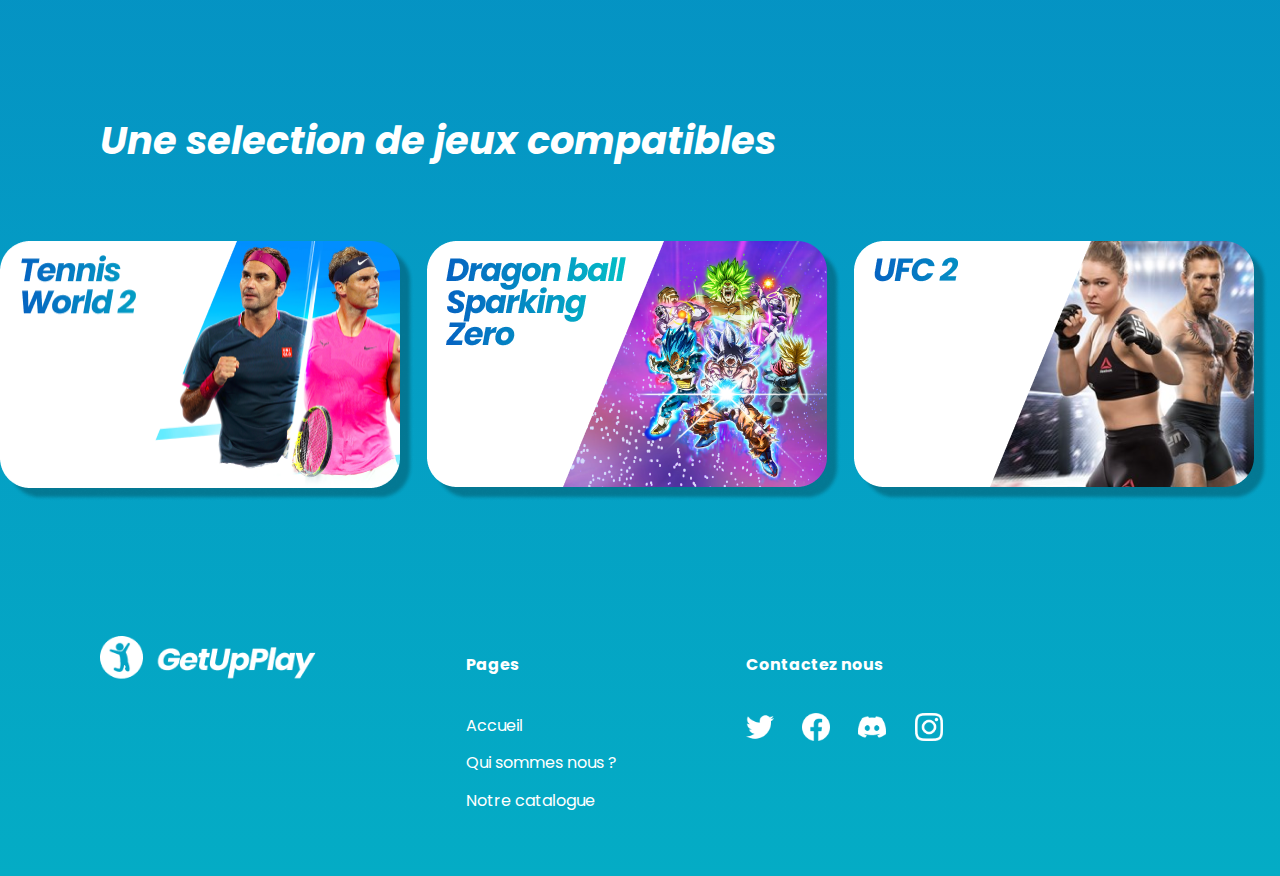
==== commit 3ea6208d: "menu responsive" ====
--- a/index.html
+++ b/index.html
@@ -1,102 +1,107 @@
-<!DOCTYPE html>
-<html lang="en">
-<head>
-    <meta charset="UTF-8">
-    <meta name="viewport" content="width=device-width, initial-scale=1.0">
-    <link rel="icon" href="./public/icone.ico" type="image/x-icon">
-    <link rel="stylesheet" href="./Acceuil.css">  
-    <link rel="manifest" href="./manifest.json">
-    <meta name="theme-color" content="#ffffff">
-    <title>Accueil</title>
-</head>
-<body>
-    <div>
-        <div id="NavBar">
-            <a id="GetUpPlaySingleLogo" href="./index.html">GetUpPlay</a>
-            <a href="./static/QuiSommesNous.html">Qui sommes nous ?</a>
-            <a href="./static/NotreCatalogue.css">Notre catalogue</a>
-            <button id="Download">Télecharger GetUpPlay</button>
-            <button id="Menu"><img src="./public/Mask group (2).png" alt="Menu"></button>
-        </div>
-        <div id="LandingPage">
-            <div id="Image">
-                <img id="Note" src="./public/Group 2.png" alt="">
-            </div>
-            <img id="Personna" src="./public/PngItem_2814819 2.png" alt="">
-            <h1>Get Up Play</h1>
-            <div id="Block">
-                <h1>Mathieu</h1>
-                <p>
-                    Avec GetUpPlay, je peux enfin jouer à mes jeux de tennis grace à ma caméra !
-                </p>
-            </div>
-        </div>
-        <div id="Description">
-            <div id="NoteMobile">
-                <h2 id="NomPersona">Mathieu</h2>
-                <p id="DescriptionPersona">
-                    Avec GetUpPlay, je peux enfin jouer à mes jeux de tennis grace à ma caméra !
-                </p>
-                <img src="./public/Group 9 (1).png" alt="">
-            </div>
-            <img id="Line" src="./public/Line 1.png" alt="">
-            <div id="InsideDescription">
-                <div>
-                    <h1>Let's move !</h1>
-                    <p>Bouger avec GetUpPlay, votre nouveau logiciel qui vous permettra de jouer à vos jeux favoris à l’aide de votre caméra intégrée à votre ordinateur !
-                    </br></br>
-                    Alors n’attendez plus !</p>
-                    <button>Télécharger GetUpPlay</button>
-                    <button id="ButtonMobile"><p>Uniquement disponible sur PC</p></button>
-                </div>
-                <div>
-                    <img id="Activite" src="./public/Group 3 (1).png" alt="exemples d'activité physique">
-                </div>
-            </div>
-            <div id="Carroussel">
-                <h3>Une selection de jeux compatibles</h3>
-            </div>
-                
-            <div class="carousel">
-                <div class="group">
-                    <img src="./public/TennisWorldTour2.png" class="card">
-                    <img src="./public/SparkingZero.png" class="card">
-                    <img src="./public/UFC.png" class="card">
-                    <img src="./public/TennisWorldTour2.png" class="card">
-                    <img src="./public/SparkingZero.png" class="card">
-                </div>
-                
-                <div aria-hidden class="group">
-                    <img src="./public/TennisWorldTour2.png" class="card">
-                    <img src="./public/SparkingZero.png" class="card">
-                    <img src="./public/UFC.png" class="card">
-                    <img src="./public/TennisWorldTour2.png" class="card">
-                    <img src="./public/SparkingZero.png" class="card">
-                </div>
-              </div>
-            <footer>
-                    <div id="FirstCollumn">
-                        <img src="./public/Logo.png" alt="Logo de GetUpPlay">
-                    </div>
-                    <div id="SecondCollumn">
-                        <p>Pages</p>
-                        <div id="Pages">
-                            <a href="./index.html">Accueil</a>
-                            <a href="./static/QuiSommesNous.html">Qui sommes nous ?</a>
-                            <a href="./static/NotreCatalogue.html">Notre catalogue</a>
-                        </div>
-                    </div>
-                    <div id="ThirdCollumn">
-                        <p>Contactez nous</p>
-                        <div>
-                            <img src="./public/twitter 1.png" alt="logo twitter">
-                            <img src="./public/facebook 1.png" alt="">
-                            <img src="./public/discord 1.png" alt="">
-                            <img src="./public/instagram 1.png" alt="">
-                        </div>
-                    </div>
-                </footer>
-        </div>
-    </div>
-</body>
-</html>
+<!DOCTYPE html>
+<html lang="en">
+<head>
+    <meta charset="UTF-8">
+    <meta name="viewport" content="width=device-width, initial-scale=1.0">
+    <link rel="icon" href="./public/icone.ico" type="image/x-icon">
+    <link rel="stylesheet" href="./Acceuil.css">  
+    <link rel="manifest" href="./manifest.json">
+    <meta name="theme-color" content="#ffffff">
+    <title>Accueil</title>
+</head>
+<body>
+    <div>
+        <div id="NavBar" class="nav-links">
+            <a id="GetUpPlaySingleLogo" href="./index.html">GetUpPlay</a>
+            <a href="./static/QuiSommesNous.html">Qui sommes nous ?</a>
+            <a href="./static/NotreCatalogue.html">Notre catalogue</a>
+            <button id="Download">Télecharger GetUpPlay</button>
+            <div id="burger"><img src="./public/Mask group (2).png" alt="Menu"></div>
+            <div class="close" id="close">&times;</div>
+            <a id="QSN" href="./static/QuiSommesNous.html">Qui sommes nous ?</a>
+            <a id="Catalogue" href="./static/NotreCatalogue.html">Notre catalogue</a>
+            <button id="Download">Télecharger GetUpPlay</button>
+        </div>
+        <script src="script.js"></script>
+        <div id="LandingPage">
+            <div id="Image">
+                <img id="Note" src="./public/Group 2.png" alt="">
+            </div>
+            <img id="Personna" src="./public/PngItem_2814819 2.png" alt="">
+            <h1>Get Up Play</h1>
+            <div id="Block">
+                <h1>Mathieu</h1>
+                <p>
+                    Avec GetUpPlay, je peux enfin jouer à mes jeux de tennis grace à ma caméra !
+                </p>
+            </div>
+        </div>
+        <div id="Description">
+            <div id="NoteMobile">
+                <h2 id="NomPersona">Mathieu</h2>
+                <p id="DescriptionPersona">
+                    Avec GetUpPlay, je peux enfin jouer à mes jeux de tennis grace à ma caméra !
+                </p>
+                <img src="./public/Group 9 (1).png" alt="">
+            </div>
+            <img id="Line" src="./public/Line 1.png" alt="">
+            <div id="InsideDescription">
+                <div>
+                    <h1>Let's move !</h1>
+                    <p>Bouger avec GetUpPlay, votre nouveau logiciel qui vous permettra de jouer à vos jeux favoris à l’aide de votre caméra intégrée à votre ordinateur !
+                    </br></br>
+                    Alors n’attendez plus !</p>
+                    <button>Télécharger GetUpPlay</button>
+                    <button id="ButtonMobile"><p>Uniquement disponible sur PC</p></button>
+                </div>
+                <div>
+                    <img id="Activite" src="./public/Group 3 (1).png" alt="exemples d'activité physique">
+                </div>
+            </div>
+            <div id="Carroussel">
+                <h3>Une selection de jeux compatibles</h3>
+            </div>
+                
+            <div class="carousel">
+                <div class="group">
+                    <img src="./public/TennisWorldTour2.png" class="card">
+                    <img src="./public/SparkingZero.png" class="card">
+                    <img src="./public/UFC.png" class="card">
+                    <img src="./public/TennisWorldTour2.png" class="card">
+                    <img src="./public/SparkingZero.png" class="card">
+                </div>
+                
+                <div aria-hidden class="group">
+                    <img src="./public/TennisWorldTour2.png" class="card">
+                    <img src="./public/SparkingZero.png" class="card">
+                    <img src="./public/UFC.png" class="card">
+                    <img src="./public/TennisWorldTour2.png" class="card">
+                    <img src="./public/SparkingZero.png" class="card">
+                </div>
+              </div>
+            <footer>
+                    <div id="FirstCollumn">
+                        <img src="./public/Logo.png" alt="Logo de GetUpPlay">
+                    </div>
+                    <div id="SecondCollumn">
+                        <p>Pages</p>
+                        <div id="Pages">
+                            <a href="./index.html">Accueil</a>
+                            <a href="./static/QuiSommesNous.html">Qui sommes nous ?</a>
+                            <a href="./static/NotreCatalogue.html">Notre catalogue</a>
+                        </div>
+                    </div>
+                    <div id="ThirdCollumn">
+                        <p>Contactez nous</p>
+                        <div>
+                            <img src="./public/twitter 1.png" alt="logo twitter">
+                            <img src="./public/facebook 1.png" alt="">
+                            <img src="./public/discord 1.png" alt="">
+                            <img src="./public/instagram 1.png" alt="">
+                        </div>
+                    </div>
+                </footer>
+        </div>
+    </div>
+</body>
+</html>
--- a/Acceuil.css
+++ b/Acceuil.css
@@ -1,808 +1,957 @@
-@import url('https://fonts.googleapis.com/css2?family=Montserrat:ital,wght@0,100..900;1,100..900&family=Poppins:ital,wght@0,100;0,200;0,300;0,400;0,500;0,600;0,700;0,800;0,900;1,100;1,200;1,300;1,400;1,500;1,600;1,700;1,800;1,900&display=swap');
-
-body{
-    margin: 0;
-}
-
-#NavBar{
-    display: flex;
-    flex-direction: row;
-    align-items: center;
-    gap: 5vw;
-    height: 10vh;
-
-    padding: 0 0 0 2vw;
-    box-sizing: border-box;
-}
-
-#NavBar > a {
-    font-family: "Poppins", sans-serif;
-    font-size: 1.25rem;
-    font-weight: bold;
-    font-style: italic;
-    background: linear-gradient(to right, #057DC2, #04ACC5 );
-    -webkit-background-clip: text;
-    -webkit-text-fill-color: transparent;
-}
-
-
-
-#NavBar > #Download {
-    font-family: "Poppins", sans-serif;
-    font-size: 1.25rem;
-    font-weight: bold;
-    font-style: italic;
-    background: linear-gradient(to right, #057DC2, #04ACC5 );
-    color: white;
-    border-radius: 40px;
-    border: none;
-    padding: 11px 23px 11px 25px;
-    position: absolute;
-    right: 0;
-    margin-right: 2vw;
-    transition: all 0.2s;
-}
-
-#NavBar > #Download:hover {
-    transform: translateY(-3px);
-    box-shadow: 0 10px 20px rgba(0, 0, 0, 0.2);
-}
-
-#NavBar > #Download:active {
-    transform: translateY(-1px);
-    box-shadow: 0 5px 10px rgba(0, 0, 0, 0.2);
-  }
-
-#NavBar > #Download:after {
-    content: "";
-    display: inline-block;
-    height: 100%;
-    width: 100%;
-    border-radius: 100px;
-    position: absolute;
-    top: 0;
-    left: 0;
-    z-index: -1;
-    transition: all 0.4s;
-  }
-
-#Menu{
-    display: none;
-}
-
-#NavBar > #GetUpPlaySingleLogo{
-    font-size: 2vw;
-}
-
-
-#LandingPage{
-    height: 80vh;
-    margin: 0px 100px 0px 100px;
-    position: relative;
-}
-
-#LandingPage > h1{
-    font-family: "Poppins", sans-serif;
-    font-size: 12vw;
-    font-weight: bold;
-    font-style: italic;
-    background: linear-gradient(to right, #0562C1, #03C4C6 );
-    -webkit-background-clip: text;
-    -webkit-text-fill-color: transparent;
-    letter-spacing: -4px;
-    padding-top: 6vh;
-    margin: 0px;
-
-    display: flex;
-    flex-direction: row;
-    justify-content: center;
-}
-
-#Description{
-    position: absolute;
-    width: 100%;
-    background: linear-gradient(#057DC2, #04ACC5 );
-    height: auto;
-}
-
-#InsideDescription{
-    margin: 0px 100px 0px 100px;
-}
-
-#Block{
-    width: 260px;
-    height: 30vh;
-    background: linear-gradient(to right, #057DC2, #04ACC5 );
-    border-radius: 20px;
-
-    display: flex;
-    flex-direction: column;
-    padding: 2%;
-
-    position: absolute;
-    bottom: 0;
-    margin-bottom: 10vh;
-
-    box-shadow: 10px 10px 5px #888888;
-}
-
-#Block > h1{
-    color: white;
-    font-family: "Poppins", sans-serif;
-    font-weight: bold;
-    font-style: italic;
-    padding-top: 0px;
-    margin-top: 0px;
-}
-
-#Block > p {
-    color: white;
-    font-family: "Poppins", sans-serif;
-    font-style: italic;
-    font-size: 1.3em;
-}
-
-#Image{
-    display: flex;
-    flex-direction: row;
-    width: 100%;
-    justify-content: center;
-    position: absolute;
-    z-index: 1;
-    bottom: 0;
-}
-
-#Note{
-    width: 50%;
-    padding-left: 15%;
-}
-
-#Personna{
-    display: none;
-}
-
-#InsideDescription{
-    padding-top: 12vh;
-    display: flex;
-    flex-direction: row;
-    justify-content: space-between;
-}
-
-#InsideDescription > div > h1{
-    color: white;
-    font-family: "Poppins", sans-serif;
-    font-weight: bold;
-    font-style: italic;
-    font-size: 7em;
-    padding-top: 0px;
-    margin-top: 0px;
-
-
-}
-
-#InsideDescription > div > p{
-    color: white;
-    font-family: "Poppins", sans-serif;
-    font-style: italic;
-    font-size: 1.2em;
-    line-height: 200%;
-    letter-spacing: 2px;
-    width: 40vw;
-}
-
-#InsideDescription > div > button{
-    font-family: "Poppins", sans-serif;
-    font-size: 1.25rem;
-    font-weight: bold;
-    font-style: italic;
-    background: transparent;
-    color: white;
-    border-radius: 40px;
-    border: solid white;
-    margin-top: 7vh;
-    padding: 11px 90px 11px 90px;
-    transition: all .3s;
-}
-
-#InsideDescription > div > button:hover {
-    background-color: white;
-    transition: all .3s;
-    color: #057DC2;
-   }
-
-
-
-
-#InsideDescription > div > img{
-    margin-top: 5vh;
-    width: 37%;
-    position: absolute;
-    right: 0;
-}
-
-#Carroussel{
-    margin: 20vh 100px 8vh 100px;
-}
-
-#Carroussel > h3 {
-    color: white;
-    font-family: "Poppins", sans-serif;
-    font-weight: bold;
-    font-style: italic;
-    font-size: 2.4em;
-    padding-top: 0px;
-    margin-top: 0px;
-}
-
-.carousel {
-    margin: 0 auto;
-    max-width: 100%;
-    overflow: hidden;
-    display: flex;
-    > * {
-        flex: 0 0 100%;
-      }
-      
-  }
-
-  .group {
-    display: flex;
-    gap: 1vw;
-    padding-right: 20px;
-    will-change: transform;
-    animation: scrolling 25s linear infinite;
-  }
-
-  @keyframes scrolling {
-    0% {
-      transform: translateX(0);
-    }
-    100% {
-      transform: translateX(-100%);
-    }
-  }
-
-
-
-
-  footer{
-    display: flex;
-    flex-direction: row;
-
-    margin: 15vh 100px 7svh 100px;
-}
-
-#FirstCollumn{
-    margin-right: 11.3vw;
-    >img{
-        width: 17.3vw;
-    }
-}
-
-
-#SecondCollumn{
-    >p {
-        margin-right: 17.7vw;
-
-        color: white;
-        font-weight: bold;
-        font-family: "Poppins", sans-serif;
-        color: white;
-        font-size: 1rem;
-
-        margin-bottom: 4vh;
-    }
-    > #Pages{
-        display: flex;
-        flex-direction: column;
-        gap: 1.4vh;
-
-        margin-right: 8.75vw;
-        
-        > a{
-            color: white;
-            text-decoration: none;
-
-            font-family: "Poppins", sans-serif;
-            color: white;
-            font-size: 1rem;
-        }
-    }
-}
-
-#ThirdCollumn{
-    >p {
-        margin-right: 17.7vw;
-
-        color: white;
-        font-weight: bold;
-        font-family: "Poppins", sans-serif;
-        color: white;
-        font-size: 1rem;
-
-        margin-bottom: 4vh;
-    }
-
-    >div{
-        display: flex;
-        flex-direction: row;
-
-        gap:2.2vw;
-    }
-
-    >div > img {
-        width: 2.2vw;
-        transition: 0.2s;
-    }
-
-    >div >img:hover{
-        transform: translateY(-3px);
-        transition: 0.2s;
-    }
-}
-
-#NoteMobile{
-    display: none;
-}
-
-#ButtonMobile{
-    display: none;
-}
-
-#Line{
-    display: none;
-}
-
-
-
-@media (min-width: 0px) and (max-width: 599px) {
-
-    body{
-        margin: 0;
-        padding: 0;
-    }
-    
-    #NavBar{
-        padding: 0 0 0 4vw;
-        
-    }
-    
-    #NavBar > a {
-        display: none;
-    }
-    
-    
-    
-    #NavBar > #Download {
-        display: none;
-    }
-    
-    
-    #NavBar > #GetUpPlaySingleLogo{
-        font-size: 2em;
-        display: block;
-    }
-
-    #Menu{
-        display: inline;
-        font-family: "Poppins", sans-serif;
-        background: transparent;
-        color: white;
-        border-radius: 40px;
-        border: none;
-        position: absolute;
-        right: 0;
-        margin-right: 4vw;
-    }
-
-    #LandingPage{
-        height: 55vh;
-        margin: 0;
-        position: relative;
-        
-    }
-    
-    #LandingPage > h1{
-        font-size: 17.2vw;
-        margin: 6vh 0px 0px 0px;
-        padding: 0px;
-    }
-
-    #Block{
-        display: none;
-    }
-
-    #Image{
-        display: none;
-    }
-
-    #Personna{
-        display: block;
-        width: 100%;
-        position: absolute;
-        bottom: 0;
-    }
-
-    #Activite{
-        display: none;
-    }
-
-    #Description{
-        border-radius: 20px 20px 0px 0px;
-        margin: 0;
-        padding: 0;
-        width: 100vw;
-    }
-
-    #InsideDescription{
-        padding: 0px 4vw 0px 4vw;
-        margin: 0;
-    }
-
-
-    #NoteMobile{
-        display: block;
-        padding: 0 4vw 0 4vw;
-
-        height: 27vh;
-
-        >img {
-            position: absolute;
-            right: 0;
-
-            width: 38%;
-        }
-    }
-
-    #NomPersona{
-        color: white;
-        font-family: "Poppins", sans-serif;
-        font-weight: bold;
-        font-style: italic;
-        font-size: 8vw;
-
-        margin-bottom: 0;
-        margin-top: 2vh;
-    }
-
-    #DescriptionPersona{
-        color: white;
-        font-family: "Poppins", sans-serif;
-        font-style: italic;
-        font-size: 3.5vw;
-        width: 75vw;
-        line-height: 3vh;
-        letter-spacing: 0.5vw;
-        margin-bottom: 0;
-    }
-
-    #Line{
-        display: block;
-        margin: 0 4vw 0 4vw;
-        width: 92%;
-    }
-
-    #InsideDescription{
-        > div > h1{
-            margin-top: 4vh;
-            font-size: 13vw;
-        }
-        > div > p{
-            font-size: 3.5vw;
-            width: 75vw;
-        }
-        > div > button{
-            display: none;
-        }
-        > div > #ButtonMobile{
-            display: block;
-            font-size: 4vw;
-            border: none;
-            background-color: white;
-            padding-left: 13vw;
-            padding-right: 13vw;
-        }
-        > div > #ButtonMobile >p{
-            background: linear-gradient(to right, #057DC2, #04ACC5 );
-            -webkit-background-clip: text;
-            -webkit-text-fill-color: transparent;
-            margin: 0;
-            padding: 0;
-        }
-    }
-
-    #Carroussel{
-        margin: 10vh 4vw 5vh 4vw;
-
-        > h3 {
-            color: white;
-            font-family: "Poppins", sans-serif;
-            font-weight: bold;
-            font-style: italic;
-            font-size: 7vw;
-            padding-top: 0px;
-            margin-top: 0px;
-            margin-bottom: 0;
-        }    
-    }
-
-    .carousel {
-        margin: 0 auto;
-        max-width: 100%;
-        overflow: hidden;
-        display: flex;
-        > * {
-            flex: 0 0 100%;
-          }
-          
-      }
-    
-      .group {
-        display: flex;
-        gap: 1vw;
-        padding-right: 20px;
-        will-change: transform;
-        animation: scrolling 25s linear infinite;
-
-        > img{
-            width: 60vw;
-        }
-      }
-    
-      @keyframes scrolling {
-        0% {
-          transform: translateX(0);
-        }
-        100% {
-          transform: translateX(-100%);
-        }
-      }
-
-    footer{
-        margin: 15vh 4vw 7vh 4vw;
-        flex-direction: column;
-        gap: 3vh;
-    }
-
-    #FirstCollumn{
-        >img{
-            width: 35vw;
-        }
-    }
-    
-    
-    #SecondCollumn{
-        >p {
-            margin-right: 0;
-            font-size: 4vw;
-    
-            margin-bottom: 4vh;
-        }
-        > #Pages{
-            margin-right: 0;
-            
-            > a{
-                font-size: 3.5vw;
-            }
-        }
-    }
-    
-    #ThirdCollumn{
-        >p {
-            margin-right: 0;
-            font-size: 4vw;
-        }
-    
-        >div{
-            gap:6vw;
-        }
-    
-        >div > img {
-            width: 6vw;
-        }
-    }
-
-}
-
-@media (min-width: 600px) and (max-width: 1200px) {
-    body{
-        margin: 0;
-        padding: 0;
-    }
-    
-    #NavBar{
-        padding: 0 0 0 4vw;
-        
-    }
-    
-    #NavBar > a {
-        display: none;
-    }
-    
-    
-    
-    #NavBar > #Download {
-        display: none;
-    }
-    
-    
-    #NavBar > #GetUpPlaySingleLogo{
-        font-size: 2em;
-        display: block;
-    }
-
-    #Menu{
-        display: inline;
-        font-family: "Poppins", sans-serif;
-        background: transparent;
-        color: white;
-        border-radius: 40px;
-        border: none;
-        position: absolute;
-        right: 0;
-        margin-right: 4vw;
-    }
-
-    #LandingPage{
-        height: 75vh;
-        margin: 0;
-        position: relative;
-        
-    }
-
-    #LandingPage > h1{
-        font-size: 15vw;
-        margin: 4vh 0px 0px 0px;
-        padding: 0px;
-    }
-
-    #Block{
-        display: none;
-    }
-
-    #Note{
-        width: 70%;
-        padding-left: 15%;
-    }
-
-    #Activite{
-        display: none;
-    }
-
-    #InsideDescription{
-        padding: 10vh 4vw 0px 4vw;
-        margin: 0;
-    }
-
-    #InsideDescription{
-        > div > h1{
-            font-size: 7vw;
-        }
-        > div > p{
-            font-size: 2.3vw;
-            width: 75vw;
-        }
-        > div > button{
-            display: none;
-        }
-        > div > #ButtonMobile{
-            display: block;
-            font-size: 2.3vw;
-            border: none;
-            background-color: white;
-            padding-left: 13vw;
-            padding-right: 13vw;
-        }
-        > div > #ButtonMobile >p{
-            background: linear-gradient(to right, #057DC2, #04ACC5 );
-            -webkit-background-clip: text;
-            -webkit-text-fill-color: transparent;
-            margin: 0;
-            padding: 0;
-        }
-    }
-
-    #Carroussel{
-        margin: 10vh 4vw 5vh 4vw;
-
-        > h3 {
-            color: white;
-            font-family: "Poppins", sans-serif;
-            font-weight: bold;
-            font-style: italic;
-            font-size: 4vw;
-            padding-top: 0px;
-            margin-top: 0px;
-            margin-bottom: 0;
-        }    
-    }
-
-    .carousel {
-        margin: 0 auto;
-        max-width: 100%;
-        overflow: hidden;
-        display: flex;
-        > * {
-            flex: 0 0 100%;
-          }
-          
-      }
-    
-      .group {
-        display: flex;
-        gap: 1vw;
-        padding-right: 20px;
-        will-change: transform;
-        animation: scrolling 25s linear infinite;
-
-        > img{
-            width: 35vw;
-        }
-      }
-    
-      @keyframes scrolling {
-        0% {
-          transform: translateX(0);
-        }
-        100% {
-          transform: translateX(-100%);
-        }
-      }
-
-    footer{
-        margin: 15vh 4vw 7vh 4vw;
-        flex-direction: column;
-        gap: 3vh;
-    }
-
-    #FirstCollumn{
-        >img{
-            width: 25vw;
-        }
-    }
-    
-    
-    #SecondCollumn{
-        >p {
-            margin-right: 0;
-            font-size: 2.5vw;
-    
-            margin-bottom: 4vh;
-        }
-        > #Pages{
-            margin-right: 0;
-            
-            > a{
-                font-size: 2vw;
-            }
-        }
-    }
-    
-    #ThirdCollumn{
-        >p {
-            margin-right: 0;
-            font-size: 2.5vw;
-        }
-    
-        >div{
-            gap:6vw;
-        }
-    
-        >div > img {
-            width: 4vw;
-        }
-    }
-
-}
-
-
-@media (min-height: 0px) and (max-height: 500px){
-    #Note{
-        width: 50%;
-    }
-
-    #NavBar{
-        height: 15vh;
-    }
-}
-
+@import url('https://fonts.googleapis.com/css2?family=Montserrat:ital,wght@0,100..900;1,100..900&family=Poppins:ital,wght@0,100;0,200;0,300;0,400;0,500;0,600;0,700;0,800;0,900;1,100;1,200;1,300;1,400;1,500;1,600;1,700;1,800;1,900&display=swap');
+
+body{
+    margin: 0;
+}
+
+#NavBar{
+    display: flex;
+    flex-direction: row;
+    align-items: center;
+    gap: 5vw;
+    height: 10vh;
+    padding: 0 0 0 2vw;
+    box-sizing: border-box;
+}
+
+#NavBar > a {
+    font-family: "Poppins", sans-serif;
+    font-size: 1.25rem;
+    font-weight: bold;
+    font-style: italic;
+    background: linear-gradient(to right, #057DC2, #04ACC5 );
+    -webkit-background-clip: text;
+    -webkit-text-fill-color: transparent;
+}
+
+
+#NavBar > #Download {
+    font-family: "Poppins", sans-serif;
+    font-size: 1.25rem;
+    font-weight: bold;
+    font-style: italic;
+    background: linear-gradient(to right, #057DC2, #04ACC5 );
+    color: white;
+    border-radius: 40px;
+    border: none;
+    padding: 11px 23px 11px 25px;
+    position: absolute;
+    right: 0;
+    margin-right: 2vw;
+    transition: all 0.2s;
+}
+
+#NavBar > #Download:hover {
+    transform: translateY(-3px);
+    box-shadow: 0 10px 20px rgba(0, 0, 0, 0.2);
+}
+
+#NavBar > #Download:active {
+    transform: translateY(-1px);
+    box-shadow: 0 5px 10px rgba(0, 0, 0, 0.2);
+  }
+
+#NavBar > #Download:after {
+    content: "";
+    display: inline-block;
+    height: 100%;
+    width: 100%;
+    border-radius: 100px;
+    position: absolute;
+    top: 0;
+    left: 0;
+    z-index: -1;
+    transition: all 0.4s;
+  }
+
+#Menu{
+    display: none;
+}
+
+#QSN{
+    display: none;
+    position: absolute;
+    text-align: center;
+    font-size: 20px;
+    top: 40%;
+}
+
+#Catalogue{
+    display: none;
+    position: absolute;
+    text-align: center;
+    font-size: 20px;
+    top: 48%;
+}
+
+#space{
+    display: none;
+}
+
+
+#burger{
+    display: none;
+}
+
+.nav-links a,
+.nav-links button {
+    display: inline-block;
+    color: #333;
+    text-decoration: none;
+    font-size: 16px;
+    margin: 0 10px;
+}
+
+#close {
+    display: none;
+    position: absolute;
+    top: 20px;
+    right: 20px;
+    font-size: 24px;
+    cursor: pointer;
+    z-index: 1001;
+}
+
+.nav-links.active {
+    position: fixed;
+    top: 0;
+    left: 0;
+    width: 100%;
+    height: 100vh;
+    background-color: white;
+    display: flex;
+    flex-direction: column;
+    justify-content: center;
+    align-items: center;
+    z-index: 1000;
+}
+
+.nav-links.active a,
+.nav-links.active button {
+    font-size: 24px;
+    margin: 20px 0;
+}
+
+.nav-links.active #close {
+    display: block;
+}
+
+.nav-links.active #burger {
+    display: none;
+}
+
+.nav-links.active #GetUpPlaySingleLogo {
+    position: absolute;
+    top: 20px;
+    left: 50%;
+    transform: translateX(-50%);
+    font-size: 30px;
+}
+
+
+
+#NavBar > #GetUpPlaySingleLogo{
+    font-size: 2em;
+}
+
+
+#LandingPage{
+    height: 80vh;
+    margin: 0px 100px 0px 100px;
+    position: relative;
+}
+
+#LandingPage > h1{
+    font-family: "Poppins", sans-serif;
+    font-size: 12vw;
+    font-weight: bold;
+    font-style: italic;
+    background: linear-gradient(to right, #0562C1, #03C4C6 );
+    -webkit-background-clip: text;
+    -webkit-text-fill-color: transparent;
+    letter-spacing: -4px;
+    padding-top: 6vh;
+    margin: 0px;
+
+    display: flex;
+    flex-direction: row;
+    justify-content: center;
+}
+
+#Description{
+    position: absolute;
+    width: 100%;
+    background: linear-gradient(#057DC2, #04ACC5 );
+    height: auto;
+}
+
+#InsideDescription{
+    margin: 0px 100px 0px 100px;
+}
+
+#Block{
+    width: 260px;
+    height: 30vh;
+    background: linear-gradient(to right, #057DC2, #04ACC5 );
+    border-radius: 20px;
+
+    display: flex;
+    flex-direction: column;
+    padding: 2%;
+
+    position: absolute;
+    bottom: 0;
+    margin-bottom: 10vh;
+
+    box-shadow: 10px 10px 5px #888888;
+}
+
+#Block > h1{
+    color: white;
+    font-family: "Poppins", sans-serif;
+    font-weight: bold;
+    font-style: italic;
+    padding-top: 0px;
+    margin-top: 0px;
+}
+
+#Block > p {
+    color: white;
+    font-family: "Poppins", sans-serif;
+    font-style: italic;
+    font-size: 1.3em;
+}
+
+#Image{
+    display: flex;
+    flex-direction: row;
+    width: 100%;
+    justify-content: center;
+    position: absolute;
+    z-index: 1;
+    bottom: 0;
+}
+
+#Note{
+    width: 50%;
+    padding-left: 15%;
+}
+
+#Personna{
+    display: none;
+}
+
+#InsideDescription{
+    padding-top: 12vh;
+    display: flex;
+    flex-direction: row;
+    justify-content: space-between;
+}
+
+#InsideDescription > div > h1{
+    color: white;
+    font-family: "Poppins", sans-serif;
+    font-weight: bold;
+    font-style: italic;
+    font-size: 7em;
+    padding-top: 0px;
+    margin-top: 0px;
+
+
+}
+
+#InsideDescription > div > p{
+    color: white;
+    font-family: "Poppins", sans-serif;
+    font-style: italic;
+    font-size: 1.2em;
+    line-height: 200%;
+    letter-spacing: 2px;
+    width: 40vw;
+}
+
+#InsideDescription > div > button{
+    font-family: "Poppins", sans-serif;
+    font-size: 1.25rem;
+    font-weight: bold;
+    font-style: italic;
+    background: transparent;
+    color: white;
+    border-radius: 40px;
+    border: solid white;
+    margin-top: 7vh;
+    padding: 11px 90px 11px 90px;
+    transition: all .3s;
+}
+
+#InsideDescription > div > button:hover {
+    background-color: white;
+    transition: all .3s;
+    color: #057DC2;
+   }
+
+
+
+
+#InsideDescription > div > img{
+    margin-top: 5vh;
+    width: 37%;
+    position: absolute;
+    right: 0;
+}
+
+#Carroussel{
+    margin: 20vh 100px 8vh 100px;
+}
+
+#Carroussel > h3 {
+    color: white;
+    font-family: "Poppins", sans-serif;
+    font-weight: bold;
+    font-style: italic;
+    font-size: 2.4em;
+    padding-top: 0px;
+    margin-top: 0px;
+}
+
+.carousel {
+    margin: 0 auto;
+    max-width: 100%;
+    overflow: hidden;
+    display: flex;
+    > * {
+        flex: 0 0 100%;
+      }
+      
+  }
+
+  .group {
+    display: flex;
+    gap: 1vw;
+    padding-right: 20px;
+    will-change: transform;
+    animation: scrolling 25s linear infinite;
+  }
+
+  @keyframes scrolling {
+    0% {
+      transform: translateX(0);
+    }
+    100% {
+      transform: translateX(-100%);
+    }
+  }
+
+
+
+
+  footer{
+    display: flex;
+    flex-direction: row;
+
+    margin: 15vh 100px 7svh 100px;
+}
+
+#FirstCollumn{
+    margin-right: 11.3vw;
+    >img{
+        width: 17.3vw;
+    }
+}
+
+
+#SecondCollumn{
+    >p {
+        margin-right: 17.7vw;
+
+        color: white;
+        font-weight: bold;
+        font-family: "Poppins", sans-serif;
+        color: white;
+        font-size: 1rem;
+
+        margin-bottom: 4vh;
+    }
+    > #Pages{
+        display: flex;
+        flex-direction: column;
+        gap: 1.4vh;
+
+        margin-right: 8.75vw;
+        
+        > a{
+            color: white;
+            text-decoration: none;
+
+            font-family: "Poppins", sans-serif;
+            color: white;
+            font-size: 1rem;
+        }
+    }
+}
+
+#ThirdCollumn{
+    >p {
+        margin-right: 17.7vw;
+
+        color: white;
+        font-weight: bold;
+        font-family: "Poppins", sans-serif;
+        color: white;
+        font-size: 1rem;
+
+        margin-bottom: 4vh;
+    }
+
+    >div{
+        display: flex;
+        flex-direction: row;
+
+        gap:2.2vw;
+    }
+
+    >div > img {
+        width: 2.2vw;
+        transition: 0.2s;
+    }
+
+    >div >img:hover{
+        transform: translateY(-3px);
+        transition: 0.2s;
+    }
+}
+
+#NoteMobile{
+    display: none;
+}
+
+#ButtonMobile{
+    display: none;
+}
+
+#Line{
+    display: none;
+}
+
+
+
+@media (min-width: 0px) and (max-width: 599px) {
+
+    body{
+        margin: 0;
+        padding: 0;
+    }
+    
+    #NavBar{
+        padding: 0 0 0 4vw;
+        
+    }
+    
+    #NavBar > a {
+        display: none;
+    }
+    
+    #burger {
+        display: block;
+    }
+
+    .nav-links a,
+    .nav-links button {
+        display: none;
+    }
+
+    .nav-links.active a,
+    .nav-links.active button {
+        display: block;
+    }
+    
+    #NavBar > #Download {
+        display: none;
+    }
+
+    #NavBar > #burger {
+        display: flex;
+        flex-direction: column;
+        cursor: pointer;
+        position: fixed;
+        top: 10px;
+        right: 10px;
+        padding: 10px;
+        z-index: 11;
+    }
+    
+    #NavBar > #burger img {
+        background-color: white; 
+        border-radius: 50%;
+        padding: 10px;
+    }
+    
+    
+    
+    #NavBar > #GetUpPlaySingleLogo{
+        font-size: 2em;
+        display: block;
+    }
+
+    #Menu{
+        display: inline;
+        font-family: "Poppins", sans-serif;
+        background: transparent;
+        color: white;
+        border-radius: 40px;
+        border: none;
+        position: absolute;
+        right: 0;
+        margin-right: 4vw;
+    }
+
+    #LandingPage{
+        height: 55vh;
+        margin: 0;
+        position: relative;
+        
+    }
+    
+    #LandingPage > h1{
+        font-size: 17.2vw;
+        margin: 6vh 0px 0px 0px;
+        padding: 0px;
+    }
+
+    #Block{
+        display: none;
+    }
+
+    #Image{
+        display: none;
+    }
+
+    #Personna{
+        display: block;
+        width: 100%;
+        position: absolute;
+        bottom: 0;
+    }
+
+    #Activite{
+        display: none;
+    }
+
+    #Description{
+        border-radius: 20px 20px 0px 0px;
+        margin: 0;
+        padding: 0;
+        width: 100vw;
+    }
+
+    #InsideDescription{
+        padding: 0px 4vw 0px 4vw;
+        margin: 0;
+    }
+
+
+    #NoteMobile{
+        display: block;
+        padding: 0 4vw 0 4vw;
+
+        height: 27vh;
+
+        >img {
+            position: absolute;
+            right: 0;
+
+            width: 38%;
+        }
+    }
+
+    #NomPersona{
+        color: white;
+        font-family: "Poppins", sans-serif;
+        font-weight: bold;
+        font-style: italic;
+        font-size: 8vw;
+
+        margin-bottom: 0;
+        margin-top: 2vh;
+    }
+
+    #DescriptionPersona{
+        color: white;
+        font-family: "Poppins", sans-serif;
+        font-style: italic;
+        font-size: 3.5vw;
+        width: 75vw;
+        line-height: 3vh;
+        letter-spacing: 0.5vw;
+        margin-bottom: 0;
+    }
+
+    #Line{
+        display: block;
+        margin: 0 4vw 0 4vw;
+        width: 92%;
+    }
+
+    #InsideDescription{
+        > div > h1{
+            margin-top: 4vh;
+            font-size: 13vw;
+        }
+        > div > p{
+            font-size: 3.5vw;
+            width: 75vw;
+        }
+        > div > button{
+            display: none;
+        }
+        > div > #ButtonMobile{
+            display: block;
+            font-size: 4vw;
+            border: none;
+            background-color: white;
+            padding-left: 13vw;
+            padding-right: 13vw;
+        }
+        > div > #ButtonMobile >p{
+            background: linear-gradient(to right, #057DC2, #04ACC5 );
+            -webkit-background-clip: text;
+            -webkit-text-fill-color: transparent;
+            margin: 0;
+            padding: 0;
+        }
+    }
+
+    #Carroussel{
+        margin: 10vh 4vw 5vh 4vw;
+
+        > h3 {
+            color: white;
+            font-family: "Poppins", sans-serif;
+            font-weight: bold;
+            font-style: italic;
+            font-size: 7vw;
+            padding-top: 0px;
+            margin-top: 0px;
+            margin-bottom: 0;
+        }    
+    }
+
+    .carousel {
+        margin: 0 auto;
+        max-width: 100%;
+        overflow: hidden;
+        display: flex;
+        > * {
+            flex: 0 0 100%;
+          }
+          
+      }
+    
+      .group {
+        display: flex;
+        gap: 1vw;
+        padding-right: 20px;
+        will-change: transform;
+        animation: scrolling 25s linear infinite;
+
+        > img{
+            width: 60vw;
+        }
+      }
+    
+      @keyframes scrolling {
+        0% {
+          transform: translateX(0);
+        }
+        100% {
+          transform: translateX(-100%);
+        }
+      }
+
+    footer{
+        margin: 15vh 4vw 7vh 4vw;
+        flex-direction: column;
+        gap: 3vh;
+    }
+
+    #FirstCollumn{
+        >img{
+            width: 35vw;
+        }
+    }
+    
+    
+    #SecondCollumn{
+        >p {
+            margin-right: 0;
+            font-size: 4vw;
+    
+            margin-bottom: 4vh;
+        }
+        > #Pages{
+            margin-right: 0;
+            
+            > a{
+                font-size: 3.5vw;
+            }
+        }
+    }
+    
+    #ThirdCollumn{
+        >p {
+            margin-right: 0;
+            font-size: 4vw;
+        }
+    
+        >div{
+            gap:6vw;
+        }
+    
+        >div > img {
+            width: 6vw;
+        }
+    }
+
+}
+
+@media (min-width: 600px) and (max-width: 1200px) {
+    body{
+        margin: 0;
+        padding: 0;
+    }
+    
+    #NavBar{
+        padding: 0 0 0 4vw;
+        
+    }
+    
+    #NavBar > a {
+        display: none;
+    }
+        
+    #NavBar > #Download {
+        display: none;
+    }
+
+    #NavBar > #burger {
+        display: flex;
+        flex-direction: column;
+        cursor: pointer;
+        position: fixed;
+        top: 10px;
+        right: 10px;
+        padding: 10px;
+        z-index: 11;
+    }
+    
+    #NavBar > #burger img {
+        background-color: white;
+        border-radius: 50%;
+        padding: 10px;
+    }
+
+    .close {
+        display: none;
+        position: fixed;
+        top: 20px;
+        right: 20px; 
+        border-radius: 50%;
+        width: 40px;
+        height: 40px;
+        font-size: 50px;
+        color: var(--color4);
+        cursor: pointer;
+        z-index: 12;
+    }
+
+    .nav-links.active ~ .close {
+        display: flex;
+        justify-content: center;
+        align-items: center;
+    }
+
+    .nav-links.active ~ .burger {
+        display: none;
+    }
+    
+    
+    #NavBar > #GetUpPlaySingleLogo{
+        font-size: 2em;
+        display: block;
+    }
+
+    #Menu{
+        display: inline;
+        font-family: "Poppins", sans-serif;
+        background: transparent;
+        color: white;
+        border-radius: 40px;
+        border: none;
+        position: absolute;
+        right: 0;
+        margin-right: 4vw;
+    }
+
+    #LandingPage{
+        height: 75vh;
+        margin: 0;
+        position: relative;
+        
+    }
+
+    #LandingPage > h1{
+        font-size: 15vw;
+        margin: 4vh 0px 0px 0px;
+        padding: 0px;
+    }
+
+    #Block{
+        display: none;
+    }
+
+    #Note{
+        width: 70%;
+        padding-left: 15%;
+    }
+
+    #Activite{
+        display: none;
+    }
+
+    #InsideDescription{
+        padding: 10vh 4vw 0px 4vw;
+        margin: 0;
+    }
+
+    #InsideDescription{
+        > div > h1{
+            font-size: 7vw;
+        }
+        > div > p{
+            font-size: 2.3vw;
+            width: 75vw;
+        }
+        > div > button{
+            display: none;
+        }
+        > div > #ButtonMobile{
+            display: block;
+            font-size: 2.3vw;
+            border: none;
+            background-color: white;
+            padding-left: 13vw;
+            padding-right: 13vw;
+        }
+        > div > #ButtonMobile >p{
+            background: linear-gradient(to right, #057DC2, #04ACC5 );
+            -webkit-background-clip: text;
+            -webkit-text-fill-color: transparent;
+            margin: 0;
+            padding: 0;
+        }
+    }
+
+    #Carroussel{
+        margin: 10vh 4vw 5vh 4vw;
+
+        > h3 {
+            color: white;
+            font-family: "Poppins", sans-serif;
+            font-weight: bold;
+            font-style: italic;
+            font-size: 4vw;
+            padding-top: 0px;
+            margin-top: 0px;
+            margin-bottom: 0;
+        }    
+    }
+
+    .carousel {
+        margin: 0 auto;
+        max-width: 100%;
+        overflow: hidden;
+        display: flex;
+        > * {
+            flex: 0 0 100%;
+          }
+          
+      }
+    
+      .group {
+        display: flex;
+        gap: 1vw;
+        padding-right: 20px;
+        will-change: transform;
+        animation: scrolling 25s linear infinite;
+
+        > img{
+            width: 35vw;
+        }
+      }
+    
+      @keyframes scrolling {
+        0% {
+          transform: translateX(0);
+        }
+        100% {
+          transform: translateX(-100%);
+        }
+      }
+
+    footer{
+        margin: 15vh 4vw 7vh 4vw;
+        flex-direction: column;
+        gap: 3vh;
+    }
+
+    #FirstCollumn{
+        >img{
+            width: 25vw;
+        }
+    }
+    
+    
+    #SecondCollumn{
+        >p {
+            margin-right: 0;
+            font-size: 2.5vw;
+    
+            margin-bottom: 4vh;
+        }
+        > #Pages{
+            margin-right: 0;
+            
+            > a{
+                font-size: 2vw;
+            }
+        }
+    }
+    
+    #ThirdCollumn{
+        >p {
+            margin-right: 0;
+            font-size: 2.5vw;
+        }
+    
+        >div{
+            gap:6vw;
+        }
+    
+        >div > img {
+            width: 4vw;
+        }
+    }
+
+}
+
+
+@media (min-height: 0px) and (max-height: 500px){
+    #Note{
+        width: 50%;
+    }
+
+    #NavBar{
+        height: 15vh;
+    }
+}
+
